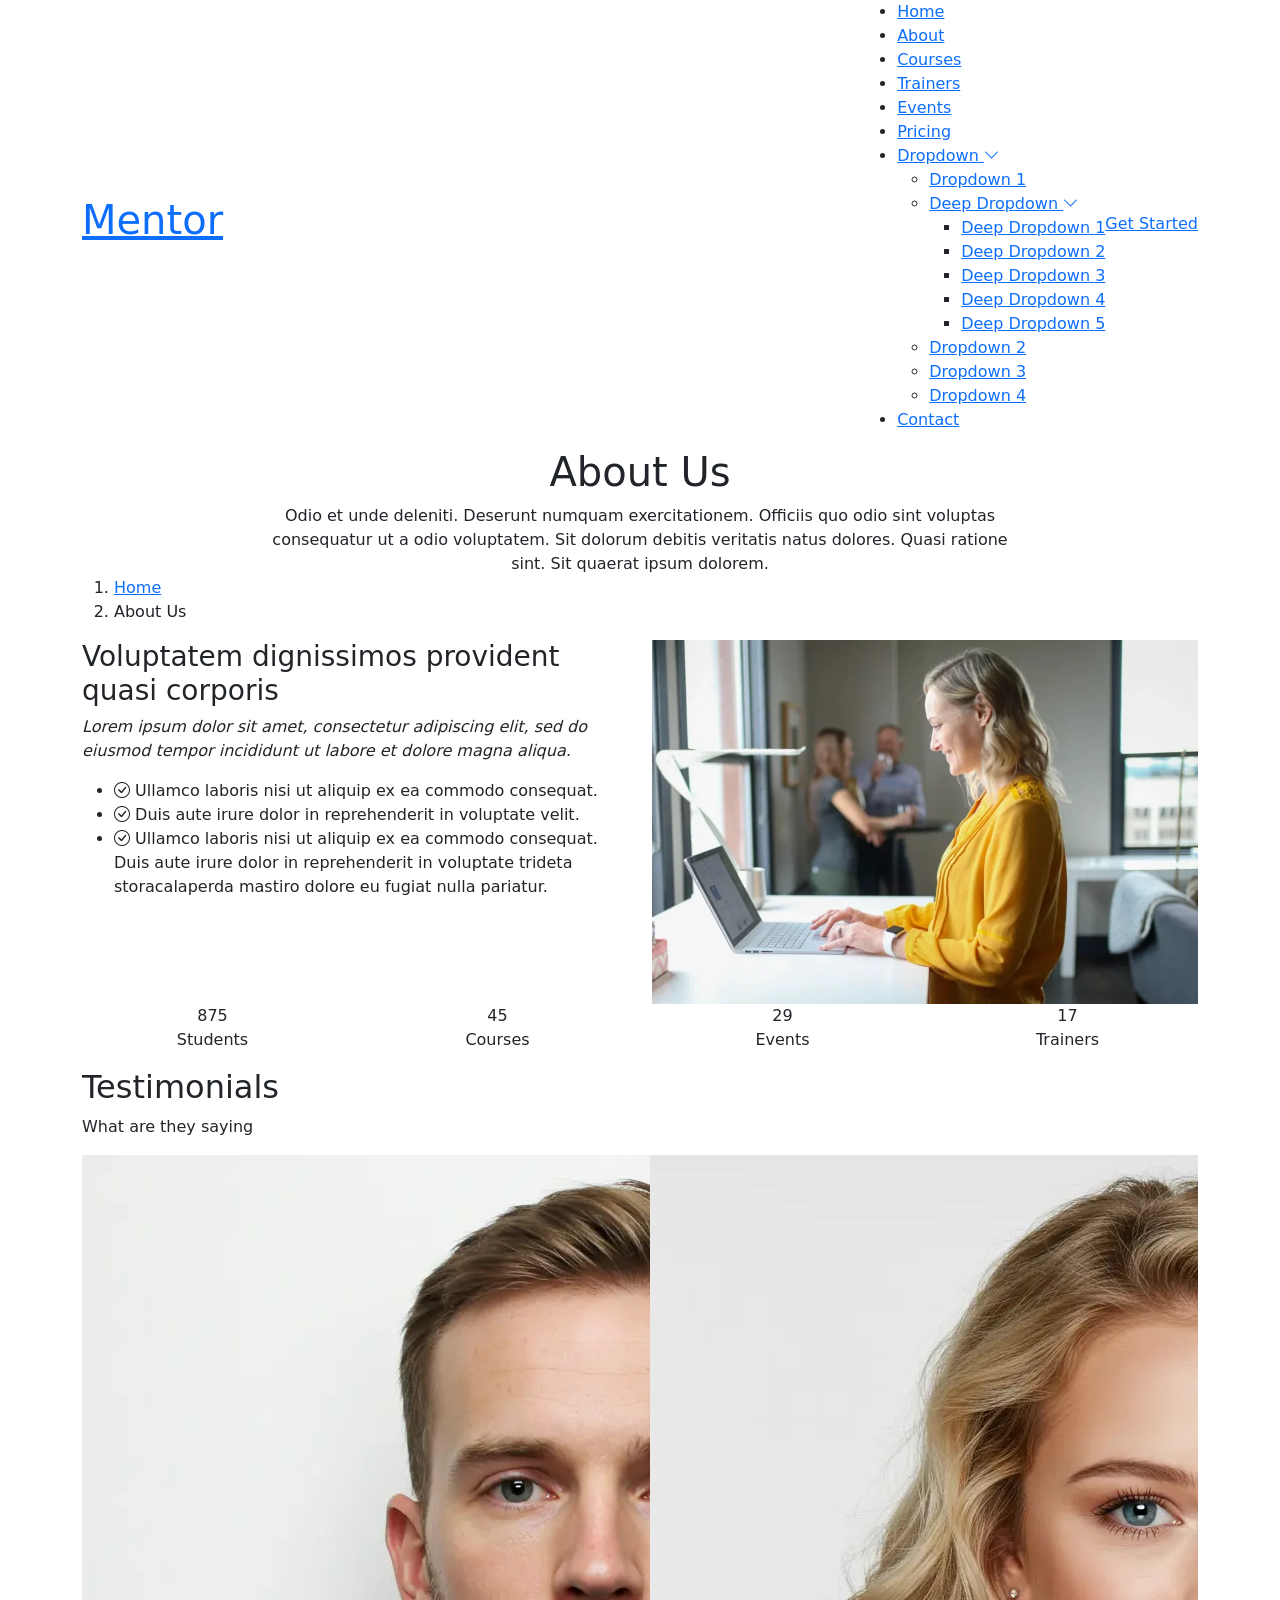
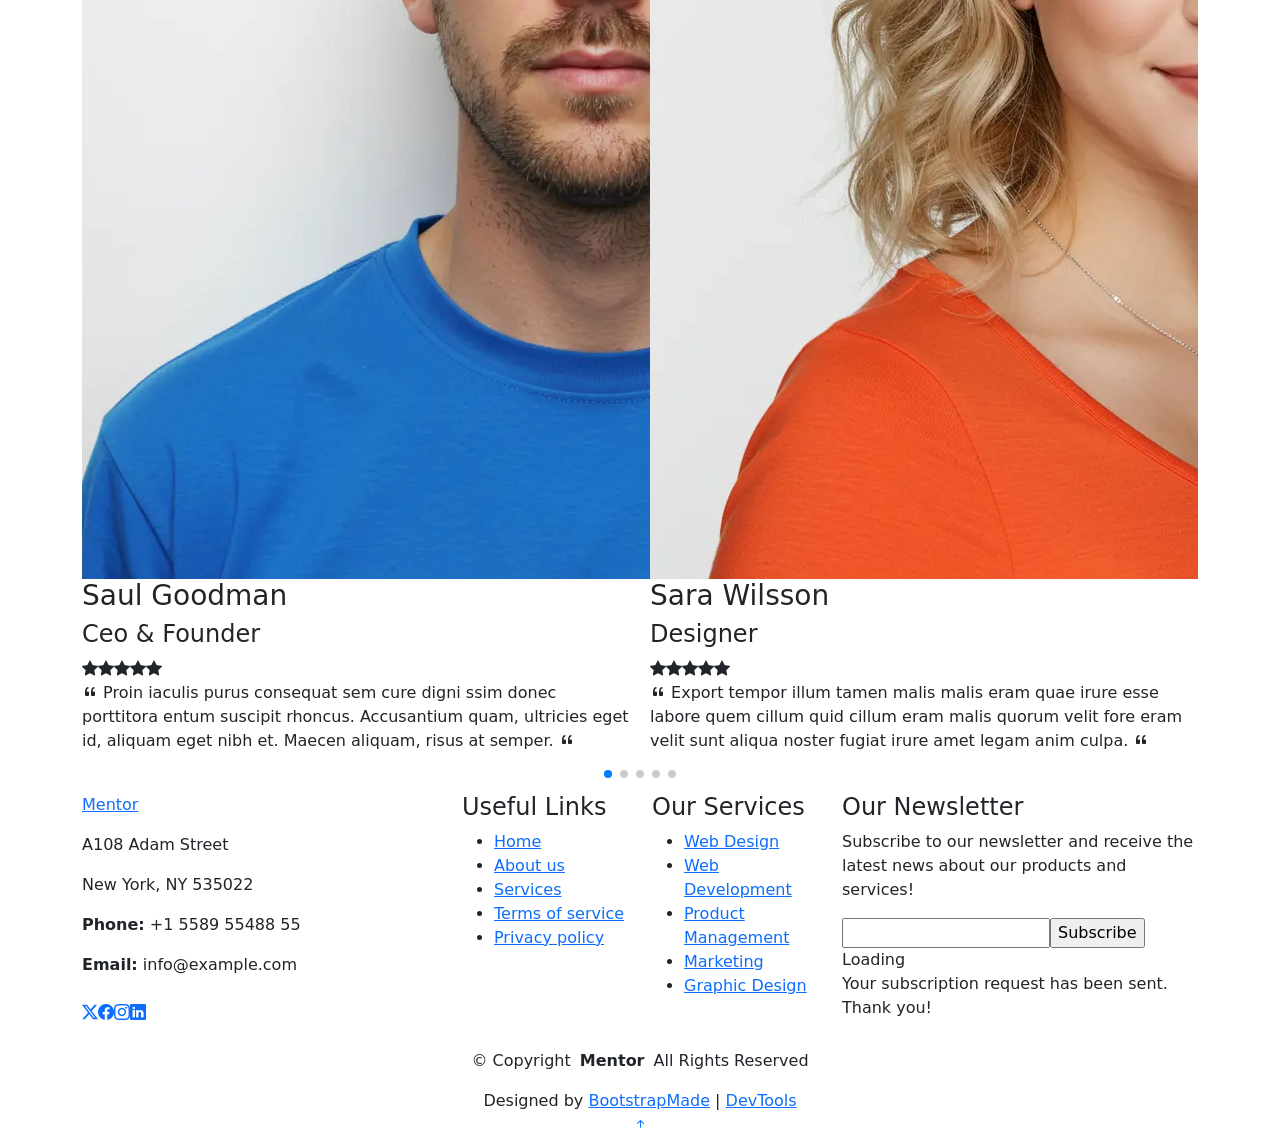
==== about.html @ 552d03ad "push" ====
<!DOCTYPE html>
<html lang="en">

<head>
  <meta charset="utf-8">
  <meta content="width=device-width, initial-scale=1.0" name="viewport">
  <title>About - Mentor Bootstrap Template</title>
  <meta name="description" content="">
  <meta name="keywords" content="">

  <!-- Favicons -->
  <link href="assets/img/favicon.png" rel="icon">
  <link href="assets/img/apple-touch-icon.png" rel="apple-touch-icon">

  <!-- Fonts -->
  <link href="https://fonts.googleapis.com" rel="preconnect">
  <link href="https://fonts.gstatic.com" rel="preconnect" crossorigin>
  <link href="https://fonts.googleapis.com/css2?family=Open+Sans:ital,wght@0,300;0,400;0,500;0,600;0,700;0,800;1,300;1,400;1,500;1,600;1,700;1,800&family=Poppins:ital,wght@0,100;0,200;0,300;0,400;0,500;0,600;0,700;0,800;0,900;1,100;1,200;1,300;1,400;1,500;1,600;1,700;1,800;1,900&family=Raleway:ital,wght@0,100;0,200;0,300;0,400;0,500;0,600;0,700;0,800;0,900;1,100;1,200;1,300;1,400;1,500;1,600;1,700;1,800;1,900&display=swap" rel="stylesheet">

  <!-- Vendor CSS Files -->
  <link href="assets/vendor/bootstrap/css/bootstrap.min.css" rel="stylesheet">
  <link href="assets/vendor/bootstrap-icons/bootstrap-icons.css" rel="stylesheet">
  <link href="assets/vendor/aos/aos.css" rel="stylesheet">
  <link href="assets/vendor/glightbox/css/glightbox.min.css" rel="stylesheet">
  <link href="assets/vendor/swiper/swiper-bundle.min.css" rel="stylesheet">

  <!-- Main CSS File -->
  <link href="assets/css/main.css" rel="stylesheet">

  <!-- =======================================================
  * Template Name: Mentor
  * Template URL: https://bootstrapmade.com/mentor-free-education-bootstrap-theme/
  * Updated: Jul 07 2025 with Bootstrap v5.3.7
  * Author: BootstrapMade.com
  * License: https://bootstrapmade.com/license/
  ======================================================== -->
</head>

<body class="about-page">

  <header id="header" class="header d-flex align-items-center sticky-top">
    <div class="container-fluid container-xl position-relative d-flex align-items-center">

      <a href="index.html" class="logo d-flex align-items-center me-auto">
        <!-- Uncomment the line below if you also wish to use an image logo -->
        <!-- <img src="assets/img/logo.webp" alt=""> -->
        <h1 class="sitename">Mentor</h1>
      </a>

      <nav id="navmenu" class="navmenu">
        <ul>
          <li><a href="index.html">Home<br></a></li>
          <li><a href="about.html" class="active">About</a></li>
          <li><a href="courses.html">Courses</a></li>
          <li><a href="trainers.html">Trainers</a></li>
          <li><a href="events.html">Events</a></li>
          <li><a href="pricing.html">Pricing</a></li>
          <li class="dropdown"><a href="#"><span>Dropdown</span> <i class="bi bi-chevron-down toggle-dropdown"></i></a>
            <ul>
              <li><a href="#">Dropdown 1</a></li>
              <li class="dropdown"><a href="#"><span>Deep Dropdown</span> <i class="bi bi-chevron-down toggle-dropdown"></i></a>
                <ul>
                  <li><a href="#">Deep Dropdown 1</a></li>
                  <li><a href="#">Deep Dropdown 2</a></li>
                  <li><a href="#">Deep Dropdown 3</a></li>
                  <li><a href="#">Deep Dropdown 4</a></li>
                  <li><a href="#">Deep Dropdown 5</a></li>
                </ul>
              </li>
              <li><a href="#">Dropdown 2</a></li>
              <li><a href="#">Dropdown 3</a></li>
              <li><a href="#">Dropdown 4</a></li>
            </ul>
          </li>
          <li><a href="contact.html">Contact</a></li>
        </ul>
        <i class="mobile-nav-toggle d-xl-none bi bi-list"></i>
      </nav>

      <a class="btn-getstarted" href="courses.html">Get Started</a>

    </div>
  </header>

  <main class="main">

    <!-- Page Title -->
    <div class="page-title" data-aos="fade">
      <div class="heading">
        <div class="container">
          <div class="row d-flex justify-content-center text-center">
            <div class="col-lg-8">
              <h1>About Us<br></h1>
              <p class="mb-0">Odio et unde deleniti. Deserunt numquam exercitationem. Officiis quo odio sint voluptas consequatur ut a odio voluptatem. Sit dolorum debitis veritatis natus dolores. Quasi ratione sint. Sit quaerat ipsum dolorem.</p>
            </div>
          </div>
        </div>
      </div>
      <nav class="breadcrumbs">
        <div class="container">
          <ol>
            <li><a href="index.html">Home</a></li>
            <li class="current">About Us<br></li>
          </ol>
        </div>
      </nav>
    </div><!-- End Page Title -->

    <!-- About Us Section -->
    <section id="about-us" class="section about-us">

      <div class="container">

        <div class="row gy-4">

          <div class="col-lg-6 order-1 order-lg-2" data-aos="fade-up" data-aos-delay="100">
            <img src="assets/img/about/about-1.webp" class="img-fluid" alt="">
          </div>

          <div class="col-lg-6 order-2 order-lg-1 content" data-aos="fade-up" data-aos-delay="200">
            <h3>Voluptatem dignissimos provident quasi corporis</h3>
            <p class="fst-italic">
              Lorem ipsum dolor sit amet, consectetur adipiscing elit, sed do eiusmod tempor incididunt ut labore et dolore
              magna aliqua.
            </p>
            <ul>
              <li><i class="bi bi-check-circle"></i> <span>Ullamco laboris nisi ut aliquip ex ea commodo consequat.</span></li>
              <li><i class="bi bi-check-circle"></i> <span>Duis aute irure dolor in reprehenderit in voluptate velit.</span></li>
              <li><i class="bi bi-check-circle"></i> <span>Ullamco laboris nisi ut aliquip ex ea commodo consequat. Duis aute irure dolor in reprehenderit in voluptate trideta storacalaperda mastiro dolore eu fugiat nulla pariatur.</span></li>
            </ul>
          </div>

        </div>

      </div>

    </section><!-- /About Us Section -->

    <!-- Counts Section -->
    <section id="counts" class="section counts light-background">

      <div class="container" data-aos="fade-up" data-aos-delay="100">

        <div class="row gy-4">

          <div class="col-lg-3 col-md-6">
            <div class="stats-item text-center w-100 h-100">
              <span data-purecounter-start="0" data-purecounter-end="1232" data-purecounter-duration="1" class="purecounter"></span>
              <p>Students</p>
            </div>
          </div><!-- End Stats Item -->

          <div class="col-lg-3 col-md-6">
            <div class="stats-item text-center w-100 h-100">
              <span data-purecounter-start="0" data-purecounter-end="64" data-purecounter-duration="1" class="purecounter"></span>
              <p>Courses</p>
            </div>
          </div><!-- End Stats Item -->

          <div class="col-lg-3 col-md-6">
            <div class="stats-item text-center w-100 h-100">
              <span data-purecounter-start="0" data-purecounter-end="42" data-purecounter-duration="1" class="purecounter"></span>
              <p>Events</p>
            </div>
          </div><!-- End Stats Item -->

          <div class="col-lg-3 col-md-6">
            <div class="stats-item text-center w-100 h-100">
              <span data-purecounter-start="0" data-purecounter-end="24" data-purecounter-duration="1" class="purecounter"></span>
              <p>Trainers</p>
            </div>
          </div><!-- End Stats Item -->

        </div>

      </div>

    </section><!-- /Counts Section -->

    <!-- Testimonials Section -->
    <section id="testimonials" class="testimonials section">

      <!-- Section Title -->
      <div class="container section-title" data-aos="fade-up">
        <h2>Testimonials</h2>
        <p>What are they saying</p>
      </div><!-- End Section Title -->

      <div class="container" data-aos="fade-up" data-aos-delay="100">

        <div class="swiper init-swiper">
          <script type="application/json" class="swiper-config">
            {
              "loop": true,
              "speed": 600,
              "autoplay": {
                "delay": 5000
              },
              "slidesPerView": "auto",
              "pagination": {
                "el": ".swiper-pagination",
                "type": "bullets",
                "clickable": true
              },
              "breakpoints": {
                "320": {
                  "slidesPerView": 1,
                  "spaceBetween": 40
                },
                "1200": {
                  "slidesPerView": 2,
                  "spaceBetween": 20
                }
              }
            }
          </script>
          <div class="swiper-wrapper">

            <div class="swiper-slide">
              <div class="testimonial-wrap">
                <div class="testimonial-item">
                  <img src="assets/img/person/person-m-9.webp" class="testimonial-img" alt="">
                  <h3>Saul Goodman</h3>
                  <h4>Ceo &amp; Founder</h4>
                  <div class="stars">
                    <i class="bi bi-star-fill"></i><i class="bi bi-star-fill"></i><i class="bi bi-star-fill"></i><i class="bi bi-star-fill"></i><i class="bi bi-star-fill"></i>
                  </div>
                  <p>
                    <i class="bi bi-quote quote-icon-left"></i>
                    <span>Proin iaculis purus consequat sem cure digni ssim donec porttitora entum suscipit rhoncus. Accusantium quam, ultricies eget id, aliquam eget nibh et. Maecen aliquam, risus at semper.</span>
                    <i class="bi bi-quote quote-icon-right"></i>
                  </p>
                </div>
              </div>
            </div><!-- End testimonial item -->

            <div class="swiper-slide">
              <div class="testimonial-wrap">
                <div class="testimonial-item">
                  <img src="assets/img/person/person-f-5.webp" class="testimonial-img" alt="">
                  <h3>Sara Wilsson</h3>
                  <h4>Designer</h4>
                  <div class="stars">
                    <i class="bi bi-star-fill"></i><i class="bi bi-star-fill"></i><i class="bi bi-star-fill"></i><i class="bi bi-star-fill"></i><i class="bi bi-star-fill"></i>
                  </div>
                  <p>
                    <i class="bi bi-quote quote-icon-left"></i>
                    <span>Export tempor illum tamen malis malis eram quae irure esse labore quem cillum quid cillum eram malis quorum velit fore eram velit sunt aliqua noster fugiat irure amet legam anim culpa.</span>
                    <i class="bi bi-quote quote-icon-right"></i>
                  </p>
                </div>
              </div>
            </div><!-- End testimonial item -->

            <div class="swiper-slide">
              <div class="testimonial-wrap">
                <div class="testimonial-item">
                  <img src="assets/img/person/person-f-12.webp" class="testimonial-img" alt="">
                  <h3>Jena Karlis</h3>
                  <h4>Store Owner</h4>
                  <div class="stars">
                    <i class="bi bi-star-fill"></i><i class="bi bi-star-fill"></i><i class="bi bi-star-fill"></i><i class="bi bi-star-fill"></i><i class="bi bi-star-fill"></i>
                  </div>
                  <p>
                    <i class="bi bi-quote quote-icon-left"></i>
                    <span>Enim nisi quem export duis labore cillum quae magna enim sint quorum nulla quem veniam duis minim tempor labore quem eram duis noster aute amet eram fore quis sint minim.</span>
                    <i class="bi bi-quote quote-icon-right"></i>
                  </p>
                </div>
              </div>
            </div><!-- End testimonial item -->

            <div class="swiper-slide">
              <div class="testimonial-wrap">
                <div class="testimonial-item">
                  <img src="assets/img/person/person-m-12.webp" class="testimonial-img" alt="">
                  <h3>Matt Brandon</h3>
                  <h4>Freelancer</h4>
                  <div class="stars">
                    <i class="bi bi-star-fill"></i><i class="bi bi-star-fill"></i><i class="bi bi-star-fill"></i><i class="bi bi-star-fill"></i><i class="bi bi-star-fill"></i>
                  </div>
                  <p>
                    <i class="bi bi-quote quote-icon-left"></i>
                    <span>Fugiat enim eram quae cillum dolore dolor amet nulla culpa multos export minim fugiat minim velit minim dolor enim duis veniam ipsum anim magna sunt elit fore quem dolore labore illum veniam.</span>
                    <i class="bi bi-quote quote-icon-right"></i>
                  </p>
                </div>
              </div>
            </div><!-- End testimonial item -->

            <div class="swiper-slide">
              <div class="testimonial-wrap">
                <div class="testimonial-item">
                  <img src="assets/img/person/person-m-13.webp" class="testimonial-img" alt="">
                  <h3>John Larson</h3>
                  <h4>Entrepreneur</h4>
                  <div class="stars">
                    <i class="bi bi-star-fill"></i><i class="bi bi-star-fill"></i><i class="bi bi-star-fill"></i><i class="bi bi-star-fill"></i><i class="bi bi-star-fill"></i>
                  </div>
                  <p>
                    <i class="bi bi-quote quote-icon-left"></i>
                    <span>Quis quorum aliqua sint quem legam fore sunt eram irure aliqua veniam tempor noster veniam enim culpa labore duis sunt culpa nulla illum cillum fugiat legam esse veniam culpa fore nisi cillum quid.</span>
                    <i class="bi bi-quote quote-icon-right"></i>
                  </p>
                </div>
              </div>
            </div><!-- End testimonial item -->

          </div>
          <div class="swiper-pagination"></div>
        </div>

      </div>

    </section><!-- /Testimonials Section -->

  </main>

  <footer id="footer" class="footer position-relative light-background">

    <div class="container footer-top">
      <div class="row gy-4">
        <div class="col-lg-4 col-md-6 footer-about">
          <a href="index.html" class="logo d-flex align-items-center">
            <span class="sitename">Mentor</span>
          </a>
          <div class="footer-contact pt-3">
            <p>A108 Adam Street</p>
            <p>New York, NY 535022</p>
            <p class="mt-3"><strong>Phone:</strong> <span>+1 5589 55488 55</span></p>
            <p><strong>Email:</strong> <span>info@example.com</span></p>
          </div>
          <div class="social-links d-flex mt-4">
            <a href=""><i class="bi bi-twitter-x"></i></a>
            <a href=""><i class="bi bi-facebook"></i></a>
            <a href=""><i class="bi bi-instagram"></i></a>
            <a href=""><i class="bi bi-linkedin"></i></a>
          </div>
        </div>

        <div class="col-lg-2 col-md-3 footer-links">
          <h4>Useful Links</h4>
          <ul>
            <li><a href="#">Home</a></li>
            <li><a href="#">About us</a></li>
            <li><a href="#">Services</a></li>
            <li><a href="#">Terms of service</a></li>
            <li><a href="#">Privacy policy</a></li>
          </ul>
        </div>

        <div class="col-lg-2 col-md-3 footer-links">
          <h4>Our Services</h4>
          <ul>
            <li><a href="#">Web Design</a></li>
            <li><a href="#">Web Development</a></li>
            <li><a href="#">Product Management</a></li>
            <li><a href="#">Marketing</a></li>
            <li><a href="#">Graphic Design</a></li>
          </ul>
        </div>

        <div class="col-lg-4 col-md-12 footer-newsletter">
          <h4>Our Newsletter</h4>
          <p>Subscribe to our newsletter and receive the latest news about our products and services!</p>
          <form action="#" method="post" class="email-form">
            <div class="newsletter-form"><input type="email" name="email"><input type="submit" value="Subscribe"></div>
            <div class="loading">Loading</div>
            <div class="error-message"></div>
            <div class="sent-message">Your subscription request has been sent. Thank you!</div>
          </form>
        </div>

      </div>
    </div>

    <div class="container copyright text-center mt-4">
      <p>© <span>Copyright</span> <strong class="px-1 sitename">Mentor</strong> <span>All Rights Reserved</span></p>
      <div class="credits">
        <!-- All the links in the footer should remain intact. -->
        <!-- You can delete the links only if you've purchased the pro version. -->
        <!-- Licensing information: https://bootstrapmade.com/license/ -->
        Designed by <a href="https://bootstrapmade.com/">BootstrapMade</a> | <a href="https://bootstrapmade.com/tools/">DevTools</a>
      </div>
    </div>

  </footer>

  <!-- Scroll Top -->
  <a href="#" id="scroll-top" class="scroll-top d-flex align-items-center justify-content-center"><i class="bi bi-arrow-up-short"></i></a>

  <!-- Preloader -->
  <div id="preloader"></div>

  <!-- Vendor JS Files -->
  <script src="assets/vendor/bootstrap/js/bootstrap.bundle.min.js"></script>
  <script src="assets/vendor/aos/aos.js"></script>
  <script src="assets/vendor/glightbox/js/glightbox.min.js"></script>
  <script src="assets/vendor/purecounter/purecounter_vanilla.js"></script>
  <script src="assets/vendor/swiper/swiper-bundle.min.js"></script>

  <!-- Main JS File -->
  <script src="assets/js/main.js"></script>

</body>

</html>
---- assets/css/main.css ----
/**
* Template Name: Mentor
* Template URL: https://bootstrapmade.com/mentor-free-education-bootstrap-theme/
* Updated: Jul 07 2025 with Bootstrap v5.3.7
* Author: BootstrapMade.com
* License: https://bootstrapmade.com/license/
*/

/*--------------------------------------------------------------
# Font & Color Variables
# Help: https://bootstrapmade.com/color-system/
--------------------------------------------------------------*/
/* Fonts */
:root {
  --default-font: "Open Sans",  system-ui, -apple-system, "Segoe UI", Roboto, "Helvetica Neue", Arial, "Noto Sans", "Liberation Sans", sans-serif, "Apple Color Emoji", "Segoe UI Emoji", "Segoe UI Symbol", "Noto Color Emoji";
  --heading-font: "Raleway",  sans-serif;
  --nav-font: "Poppins",  sans-serif;
}

/* Global Colors - The following color variables are used throughout the website. Updating them here will change the color scheme of the entire website */
:root { 
  --background-color: #ffffff; /* Background color for the entire website, including individual sections */
  --default-color: #444444; /* Default color used for the majority of the text content across the entire website */
  --heading-color: #37423b; /* Color for headings, subheadings and title throughout the website */
  --accent-color: #5fcf80; /* Accent color that represents your brand on the website. It's used for buttons, links, and other elements that need to stand out */
  --surface-color: #ffffff; /* The surface color is used as a background of boxed elements within sections, such as cards, icon boxes, or other elements that require a visual separation from the global background. */
  --contrast-color: #ffffff; /* Contrast color for text, ensuring readability against backgrounds of accent, heading, or default colors. */
}

/* Nav Menu Colors - The following color variables are used specifically for the navigation menu. They are separate from the global colors to allow for more customization options */
:root {
  --nav-color: #272828;  /* The default color of the main navmenu links */
  --nav-hover-color: #5fcf80; /* Applied to main navmenu links when they are hovered over or active */
  --nav-mobile-background-color: #ffffff; /* Used as the background color for mobile navigation menu */
  --nav-dropdown-background-color: #ffffff; /* Used as the background color for dropdown items that appear when hovering over primary navigation items */
  --nav-dropdown-color: #272828; /* Used for navigation links of the dropdown items in the navigation menu. */
  --nav-dropdown-hover-color: #5fcf80; /* Similar to --nav-hover-color, this color is applied to dropdown navigation links when they are hovered over. */
}

/* Color Presets - These classes override global colors when applied to any section or element, providing reuse of the sam color scheme. */

.light-background {
  --background-color: #f9f9f9;
  --surface-color: #ffffff;
}

.dark-background {
  --background-color: #060606;
  --default-color: #ffffff;
  --heading-color: #ffffff;
  --surface-color: #252525;
  --contrast-color: #ffffff;
}

/* Smooth scroll */
:root {
  scroll-behavior: smooth;
}

/*--------------------------------------------------------------
# General Styling & Shared Classes
--------------------------------------------------------------*/
body {
  color: var(--default-color);
  background-color: var(--background-color);
  font-family: var(--default-font);
}

a {
  color: var(--accent-color);
  text-decoration: none;
  transition: 0.3s;
}

a:hover {
  color: color-mix(in srgb, var(--accent-color), transparent 25%);
  text-decoration: none;
}

h1,
h2,
h3,
h4,
h5,
h6 {
  color: var(--heading-color);
  font-family: var(--heading-font);
}

/* Email Form Messages
------------------------------*/
.email-form .error-message {
  display: none;
  background: #df1529;
  color: #ffffff;
  text-align: left;
  padding: 15px;
  margin-bottom: 24px;
  font-weight: 600;
}

.email-form .sent-message {
  display: none;
  color: #ffffff;
  background: #059652;
  text-align: center;
  padding: 15px;
  margin-bottom: 24px;
  font-weight: 600;
}

.email-form .loading {
  display: none;
  background: var(--surface-color);
  text-align: center;
  padding: 15px;
  margin-bottom: 24px;
}

.email-form .loading:before {
  content: "";
  display: inline-block;
  border-radius: 50%;
  width: 24px;
  height: 24px;
  margin: 0 10px -6px 0;
  border: 3px solid var(--accent-color);
  border-top-color: var(--surface-color);
  animation: email-form-loading 1s linear infinite;
}

@keyframes email-form-loading {
  0% {
    transform: rotate(0deg);
  }

  100% {
    transform: rotate(360deg);
  }
}

/* Pulsating Play Button
------------------------------*/
.pulsating-play-btn {
  width: 94px;
  height: 94px;
  background: radial-gradient(var(--accent-color) 50%, color-mix(in srgb, var(--accent-color), transparent 75%) 52%);
  border-radius: 50%;
  display: block;
  position: relative;
  overflow: hidden;
}

.pulsating-play-btn:before {
  content: "";
  position: absolute;
  width: 120px;
  height: 120px;
  animation-delay: 0s;
  animation: pulsate-play-btn 2s;
  animation-direction: forwards;
  animation-iteration-count: infinite;
  animation-timing-function: steps;
  opacity: 1;
  border-radius: 50%;
  border: 5px solid color-mix(in srgb, var(--accent-color), transparent 30%);
  top: -15%;
  left: -15%;
  background: rgba(198, 16, 0, 0);
}

.pulsating-play-btn:after {
  content: "";
  position: absolute;
  left: 50%;
  top: 50%;
  transform: translateX(-40%) translateY(-50%);
  width: 0;
  height: 0;
  border-top: 10px solid transparent;
  border-bottom: 10px solid transparent;
  border-left: 15px solid #fff;
  z-index: 100;
  transition: all 400ms cubic-bezier(0.55, 0.055, 0.675, 0.19);
}

.pulsating-play-btn:hover:before {
  content: "";
  position: absolute;
  left: 50%;
  top: 50%;
  transform: translateX(-40%) translateY(-50%);
  width: 0;
  height: 0;
  border: none;
  border-top: 10px solid transparent;
  border-bottom: 10px solid transparent;
  border-left: 15px solid #fff;
  z-index: 200;
  animation: none;
  border-radius: 0;
}

.pulsating-play-btn:hover:after {
  border-left: 15px solid var(--accent-color);
  transform: scale(20);
}

@keyframes pulsate-play-btn {
  0% {
    transform: scale(0.6, 0.6);
    opacity: 1;
  }

  100% {
    transform: scale(1, 1);
    opacity: 0;
  }
}

/*--------------------------------------------------------------
# Global Header
--------------------------------------------------------------*/
.header {
  color: var(--default-color);
  background-color: var(--background-color);
  padding: 15px 0;
  transition: all 0.5s;
  z-index: 997;
}

.header .logo {
  line-height: 1;
}

.header .logo img {
  max-height: 36px;
  margin-right: 8px;
}

.header .logo h1 {
  font-weight: 700;
  font-size: 30px;
  margin: 0;
  letter-spacing: 1px;
  text-transform: uppercase;
  color: var(--accent-color);
}

.header .btn-getstarted,
.header .btn-getstarted:focus {
  color: var(--contrast-color);
  background: var(--accent-color);
  font-size: 14px;
  padding: 8px 25px;
  margin: 0 0 0 30px;
  border-radius: 50px;
  transition: 0.3s;
}

.header .btn-getstarted:hover,
.header .btn-getstarted:focus:hover {
  color: var(--contrast-color);
  background: color-mix(in srgb, var(--accent-color), transparent 15%);
}

@media (max-width: 1200px) {
  .header .logo {
    order: 1;
  }

  .header .btn-getstarted {
    order: 2;
    margin: 0 15px 0 0;
    padding: 6px 15px;
  }

  .header .navmenu {
    order: 3;
  }
}

.scrolled .header {
  box-shadow: 0px 0 18px rgba(0, 0, 0, 0.1);
}

/*--------------------------------------------------------------
# Navigation Menu
--------------------------------------------------------------*/
/* Navmenu - Desktop */
@media (min-width: 1200px) {
  .navmenu {
    padding: 0;
  }

  .navmenu ul {
    margin: 0;
    padding: 0;
    display: flex;
    list-style: none;
    align-items: center;
  }

  .navmenu li {
    position: relative;
  }

  .navmenu a,
  .navmenu a:focus {
    color: var(--nav-color);
    padding: 18px 15px;
    font-size: 16px;
    font-family: var(--nav-font);
    font-weight: 400;
    display: flex;
    align-items: center;
    justify-content: space-between;
    white-space: nowrap;
    transition: 0.3s;
  }

  .navmenu a i,
  .navmenu a:focus i {
    font-size: 12px;
    line-height: 0;
    margin-left: 5px;
    transition: 0.3s;
  }

  .navmenu li:last-child a {
    padding-right: 0;
  }

  .navmenu li:hover>a,
  .navmenu .active,
  .navmenu .active:focus {
    color: var(--nav-hover-color);
  }

  .navmenu .dropdown ul {
    margin: 0;
    padding: 10px 0;
    background: var(--nav-dropdown-background-color);
    display: block;
    position: absolute;
    visibility: hidden;
    left: 14px;
    top: 130%;
    opacity: 0;
    transition: 0.3s;
    border-radius: 4px;
    z-index: 99;
    box-shadow: 0px 0px 30px rgba(0, 0, 0, 0.1);
  }

  .navmenu .dropdown ul li {
    min-width: 200px;
  }

  .navmenu .dropdown ul a {
    padding: 10px 20px;
    font-size: 15px;
    text-transform: none;
    color: var(--nav-dropdown-color);
  }

  .navmenu .dropdown ul a i {
    font-size: 12px;
  }

  .navmenu .dropdown ul a:hover,
  .navmenu .dropdown ul .active:hover,
  .navmenu .dropdown ul li:hover>a {
    color: var(--nav-dropdown-hover-color);
  }

  .navmenu .dropdown:hover>ul {
    opacity: 1;
    top: 100%;
    visibility: visible;
  }

  .navmenu .dropdown .dropdown ul {
    top: 0;
    left: -90%;
    visibility: hidden;
  }

  .navmenu .dropdown .dropdown:hover>ul {
    opacity: 1;
    top: 0;
    left: -100%;
    visibility: visible;
  }
}

/* Navmenu - Mobile */
@media (max-width: 1199px) {
  .mobile-nav-toggle {
    color: var(--nav-color);
    font-size: 28px;
    line-height: 0;
    margin-right: 10px;
    cursor: pointer;
    transition: color 0.3s;
  }

  .navmenu {
    padding: 0;
    z-index: 9997;
  }

  .navmenu ul {
    display: none;
    list-style: none;
    position: absolute;
    inset: 60px 20px 20px 20px;
    padding: 10px 0;
    margin: 0;
    border-radius: 6px;
    background-color: var(--nav-mobile-background-color);
    border: 1px solid color-mix(in srgb, var(--default-color), transparent 90%);
    box-shadow: none;
    overflow-y: auto;
    transition: 0.3s;
    z-index: 9998;
  }

  .navmenu a,
  .navmenu a:focus {
    color: var(--nav-dropdown-color);
    padding: 10px 20px;
    font-family: var(--nav-font);
    font-size: 17px;
    font-weight: 500;
    display: flex;
    align-items: center;
    justify-content: space-between;
    white-space: nowrap;
    transition: 0.3s;
  }

  .navmenu a i,
  .navmenu a:focus i {
    font-size: 12px;
    line-height: 0;
    margin-left: 5px;
    width: 30px;
    height: 30px;
    display: flex;
    align-items: center;
    justify-content: center;
    border-radius: 50%;
    transition: 0.3s;
    background-color: color-mix(in srgb, var(--accent-color), transparent 90%);
  }

  .navmenu a i:hover,
  .navmenu a:focus i:hover {
    background-color: var(--accent-color);
    color: var(--contrast-color);
  }

  .navmenu a:hover,
  .navmenu .active,
  .navmenu .active:focus {
    color: var(--nav-dropdown-hover-color);
  }

  .navmenu .active i,
  .navmenu .active:focus i {
    background-color: var(--accent-color);
    color: var(--contrast-color);
    transform: rotate(180deg);
  }

  .navmenu .dropdown ul {
    position: static;
    display: none;
    z-index: 99;
    padding: 10px 0;
    margin: 10px 20px;
    background-color: var(--nav-dropdown-background-color);
    transition: all 0.5s ease-in-out;
  }

  .navmenu .dropdown ul ul {
    background-color: rgba(33, 37, 41, 0.1);
  }

  .navmenu .dropdown>.dropdown-active {
    display: block;
    background-color: rgba(33, 37, 41, 0.03);
  }

  .mobile-nav-active {
    overflow: hidden;
  }

  .mobile-nav-active .mobile-nav-toggle {
    color: #fff;
    position: absolute;
    font-size: 32px;
    top: 15px;
    right: 15px;
    margin-right: 0;
    z-index: 9999;
  }

  .mobile-nav-active .navmenu {
    position: fixed;
    overflow: hidden;
    inset: 0;
    background: rgba(33, 37, 41, 0.8);
    transition: 0.3s;
  }

  .mobile-nav-active .navmenu>ul {
    display: block;
  }
}

/*--------------------------------------------------------------
# Global Footer
--------------------------------------------------------------*/
.footer {
  color: var(--default-color);
  background-color: var(--background-color);
  font-size: 14px;
  padding-bottom: 50px;
  position: relative;
}

.footer .footer-top {
  padding-top: 50px;
}

.footer .footer-about .logo {
  margin-bottom: 0;
}

.footer .footer-about .logo img {
  max-height: 40px;
  margin-right: 6px;
}

.footer .footer-about .logo span {
  font-size: 26px;
  font-weight: 700;
  letter-spacing: 1px;
  font-family: var(--heading-font);
  color: var(--heading-color);
}

.footer .footer-about p {
  font-size: 14px;
  font-family: var(--heading-font);
}

.footer .social-links a {
  display: flex;
  align-items: center;
  justify-content: center;
  width: 40px;
  height: 40px;
  border-radius: 50%;
  border: 1px solid color-mix(in srgb, var(--default-color), transparent 50%);
  font-size: 16px;
  color: color-mix(in srgb, var(--default-color), transparent 30%);
  margin-right: 10px;
  transition: 0.3s;
}

.footer .social-links a:hover {
  color: var(--accent-color);
  border-color: var(--accent-color);
}

.footer h4 {
  font-size: 16px;
  font-weight: bold;
  position: relative;
  padding-bottom: 12px;
}

.footer .footer-links {
  margin-bottom: 30px;
}

.footer .footer-links ul {
  list-style: none;
  padding: 0;
  margin: 0;
}

.footer .footer-links ul i {
  padding-right: 2px;
  font-size: 12px;
  line-height: 0;
}

.footer .footer-links ul li {
  padding: 10px 0;
  display: flex;
  align-items: center;
}

.footer .footer-links ul li:first-child {
  padding-top: 0;
}

.footer .footer-links ul a {
  color: color-mix(in srgb, var(--default-color), transparent 30%);
  display: inline-block;
  line-height: 1;
}

.footer .footer-links ul a:hover {
  color: var(--accent-color);
}

.footer .footer-contact p {
  margin-bottom: 5px;
}

.footer .footer-newsletter .newsletter-form {
  margin-top: 30px;
  margin-bottom: 15px;
  padding: 6px 8px;
  position: relative;
  border-radius: 50px;
  border: 1px solid color-mix(in srgb, var(--default-color), transparent 80%);
  display: flex;
  background-color: var(--surface-color);
  transition: 0.3s;
}

.footer .footer-newsletter .newsletter-form:focus-within {
  border-color: var(--accent-color);
}

.footer .footer-newsletter .newsletter-form input[type=email] {
  border: 0;
  padding: 4px 8px;
  width: 100%;
  background-color: var(--surface-color);
  color: var(--default-color);
}

.footer .footer-newsletter .newsletter-form input[type=email]:focus-visible {
  outline: none;
}

.footer .footer-newsletter .newsletter-form input[type=submit] {
  border: 0;
  font-size: 16px;
  padding: 0 20px 2px 20px;
  margin: -7px -8px -7px 0;
  background: var(--accent-color);
  color: var(--contrast-color);
  transition: 0.3s;
  border-radius: 50px;
}

.footer .footer-newsletter .newsletter-form input[type=submit]:hover {
  background: color-mix(in srgb, var(--accent-color), transparent 20%);
}

.footer .copyright {
  padding-top: 25px;
  padding-bottom: 25px;
  background-color: color-mix(in srgb, var(--default-color), transparent 95%);
}

.footer .copyright p {
  margin-bottom: 0;
}

.footer .credits {
  margin-top: 6px;
  font-size: 13px;
}

/*--------------------------------------------------------------
# Preloader
--------------------------------------------------------------*/
#preloader {
  position: fixed;
  inset: 0;
  z-index: 999999;
  overflow: hidden;
  background: var(--background-color);
  transition: all 0.6s ease-out;
}

#preloader:before {
  content: "";
  position: fixed;
  top: calc(50% - 30px);
  left: calc(50% - 30px);
  border: 6px solid #ffffff;
  border-color: var(--accent-color) transparent var(--accent-color) transparent;
  border-radius: 50%;
  width: 60px;
  height: 60px;
  animation: animate-preloader 1.5s linear infinite;
}

@keyframes animate-preloader {
  0% {
    transform: rotate(0deg);
  }

  100% {
    transform: rotate(360deg);
  }
}

/*--------------------------------------------------------------
# Scroll Top Button
--------------------------------------------------------------*/
.scroll-top {
  position: fixed;
  visibility: hidden;
  opacity: 0;
  right: 15px;
  bottom: -15px;
  z-index: 99999;
  background-color: var(--accent-color);
  width: 44px;
  height: 44px;
  border-radius: 50px;
  transition: all 0.4s;
}

.scroll-top i {
  font-size: 24px;
  color: var(--contrast-color);
  line-height: 0;
}

.scroll-top:hover {
  background-color: color-mix(in srgb, var(--accent-color), transparent 20%);
  color: var(--contrast-color);
}

.scroll-top.active {
  visibility: visible;
  opacity: 1;
  bottom: 15px;
}

/*--------------------------------------------------------------
# Disable aos animation delay on mobile devices
--------------------------------------------------------------*/
@media screen and (max-width: 768px) {
  [data-aos-delay] {
    transition-delay: 0 !important;
  }
}

/*--------------------------------------------------------------
# Global Page Titles & Breadcrumbs
--------------------------------------------------------------*/
.page-title {
  --default-color: var(--contrast-color);
  --background-color: var(--accent-color);
  --heading-color: var(--contrast-color);
  color: var(--default-color);
  background-color: var(--background-color);
  position: relative;
}

.page-title .heading {
  padding: 80px 0;
  border-top: 1px solid color-mix(in srgb, var(--default-color), transparent 90%);
}

.page-title .heading h1 {
  font-size: 38px;
  font-weight: 700;
}

.page-title nav {
  background-color: color-mix(in srgb, var(--accent-color) 90%, black 5%);
  padding: 20px 0;
}

.page-title nav a {
  color: var(--default-color);
}

.page-title nav ol {
  display: flex;
  flex-wrap: wrap;
  list-style: none;
  margin: 0;
  font-size: 16px;
  font-weight: 600;
}

.page-title nav ol li+li {
  padding-left: 10px;
}

.page-title nav ol li+li::before {
  content: "/";
  display: inline-block;
  padding-right: 10px;
  color: color-mix(in srgb, var(--default-color), transparent 70%);
}

/*--------------------------------------------------------------
# Global Sections
--------------------------------------------------------------*/
section,
.section {
  color: var(--default-color);
  background-color: var(--background-color);
  padding: 60px 0;
  scroll-margin-top: 900px;
  overflow: clip;
}

@media (max-width: 1199px) {

  section,
  .section {
    scroll-margin-top: 66px;
  }
}

/*--------------------------------------------------------------
# Global Section Titles
--------------------------------------------------------------*/
.section-title {
  padding-bottom: 60px;
  position: relative;
}

.section-title h2 {
  font-size: 14px;
  font-weight: 500;
  padding: 0;
  line-height: 1px;
  margin: 0;
  letter-spacing: 1.5px;
  text-transform: uppercase;
  color: color-mix(in srgb, var(--default-color), transparent 50%);
  position: relative;
}

.section-title h2::after {
  content: "";
  width: 120px;
  height: 1px;
  display: inline-block;
  background: var(--accent-color);
  margin: 4px 10px;
}

.section-title p {
  color: var(--heading-color);
  margin: 0;
  font-size: 36px;
  font-weight: 700;
  font-family: var(--nav-font);
  text-transform: uppercase;
}

/*--------------------------------------------------------------
# Hero Section
--------------------------------------------------------------*/
.hero {
  width: 100%;
  min-height: 80vh;
  position: relative;
  padding: 80px 0;
  display: flex;
  align-items: center;
  justify-content: center;
  color: var(--default-color);
}

.hero img {
  position: absolute;
  inset: 0;
  display: block;
  width: 100%;
  height: 100%;
  object-fit: cover;
  z-index: 1;
}

.hero:before {
  content: "";
  background: color-mix(in srgb, var(--background-color), transparent 60%);
  position: absolute;
  inset: 0;
  z-index: 2;
}

.hero .container {
  position: relative;
  z-index: 3;
}

.hero h2 {
  margin: 0;
  font-size: 48px;
  font-weight: 700;
}

.hero p {
  color: color-mix(in srgb, var(--default-color), transparent 20%);
  margin: 10px 0 0 0;
  font-size: 24px;
}

.hero .btn-get-started {
  font-weight: 500;
  font-size: 15px;
  letter-spacing: 1px;
  display: inline-block;
  padding: 8px 35px 10px 35px;
  border-radius: 50px;
  transition: 0.4s;
  margin-top: 30px;
  border: 2px solid var(--default-color);
  color: var(--default-color);
}

.hero .btn-get-started:hover {
  background: var(--accent-color);
  border: 2px solid var(--accent-color);
}

@media (max-width: 768px) {
  .hero h2 {
    font-size: 32px;
  }

  .hero p {
    font-size: 18px;
  }
}

/*--------------------------------------------------------------
# About Section
--------------------------------------------------------------*/
.about .content h3 {
  font-size: 2rem;
  font-weight: 700;
}

.about .content ul {
  list-style: none;
  padding: 0;
}

.about .content ul li {
  padding-bottom: 10px;
}

.about .content ul i {
  font-size: 1.25rem;
  margin-right: 4px;
  color: var(--accent-color);
}

.about .content p:last-child {
  margin-bottom: 0;
}

.about .content .read-more {
  background: var(--accent-color);
  color: var(--contrast-color);
  font-family: var(--heading-font);
  font-weight: 500;
  font-size: 15px;
  letter-spacing: 1px;
  padding: 10px 24px 12px 24px;
  border-radius: 50px;
  transition: 0.3s;
  display: inline-flex;
  align-items: center;
  justify-content: center;
}

.about .content .read-more i {
  font-size: 18px;
  margin-left: 5px;
  line-height: 0;
  transition: 0.3s;
}

.about .content .read-more:hover {
  background: color-mix(in srgb, var(--accent-color), transparent 20%);
  padding-right: 19px;
}

.about .content .read-more:hover i {
  margin-left: 10px;
}

/*--------------------------------------------------------------
# Counts Section
--------------------------------------------------------------*/
.counts {
  padding: 25px 0;
}

.counts .stats-item {
  padding: 30px;
  width: 100%;
}

.counts .stats-item span {
  font-size: 48px;
  display: block;
  color: var(--accent-color);
  font-weight: 700;
}

.counts .stats-item p {
  color: color-mix(in srgb, var(--default-color), transparent 40%);
  padding: 0;
  margin: 0;
  font-family: var(--heading-font);
  font-size: 15px;
  font-weight: 600;
}

/*--------------------------------------------------------------
# Why Us Section
--------------------------------------------------------------*/
.why-us .why-box {
  color: var(--contrast-color);
  background: var(--accent-color);
  padding: 30px;
}

.why-us .why-box h3 {
  color: var(--contrast-color);
  font-weight: 700;
  font-size: 34px;
  margin-bottom: 30px;
}

.why-us .why-box p {
  margin-bottom: 30px;
}

.why-us .why-box .more-btn {
  display: inline-block;
  background: color-mix(in srgb, var(--contrast-color), transparent 85%);
  padding: 8px 40px 10px 40px;
  color: var(--contrast-color);
  transition: all ease-in-out 0.4s;
  border-radius: 50px;
}

.why-us .why-box .more-btn i {
  font-size: 14px;
}

.why-us .why-box .more-btn:hover {
  color: var(--accent-color);
  background: var(--surface-color);
}

.why-us .icon-box {
  background-color: var(--surface-color);
  text-align: center;
  padding: 40px 30px;
  width: 100%;
  height: 100%;
  border: 1px solid color-mix(in srgb, var(--default-color), transparent 90%);
}

.why-us .icon-box i {
  color: var(--accent-color);
  font-size: 32px;
  margin-bottom: 30px;
  background: color-mix(in srgb, var(--accent-color), transparent 95%);
  border-radius: 50px;
  display: flex;
  align-items: center;
  justify-content: center;
  width: 72px;
  height: 72px;
  transition: 0.3s;
}

.why-us .icon-box h4 {
  font-size: 20px;
  font-weight: 700;
  margin: 0 0 30px 0;
}

.why-us .icon-box p {
  font-size: 15px;
  color: color-mix(in srgb, var(--default-color), transparent 30%);
}

.why-us .icon-box:hover i {
  color: var(--contrast-color);
  background: var(--accent-color);
}

/*--------------------------------------------------------------
# Features Section
--------------------------------------------------------------*/
.features {
  padding: 10px 0;
}

.features .features-item {
  background-color: var(--surface-color);
  display: flex;
  align-items: center;
  padding: 20px;
  transition: 0.3s;
  border: 1px solid color-mix(in srgb, var(--default-color), transparent 90%);
  position: relative;
}

.features .features-item i {
  font-size: 32px;
  padding-right: 10px;
  line-height: 0;
}

.features .features-item h3 {
  font-weight: 700;
  margin: 0;
  padding: 0;
  line-height: 1;
  font-size: 16px;
}

.features .features-item h3 a {
  color: var(--heading-color);
  transition: 0.3s;
}

.features .features-item:hover {
  border-color: var(--accent-color);
}

.features .features-item:hover h3 a {
  color: var(--accent-color);
}

/*--------------------------------------------------------------
# Courses Section
--------------------------------------------------------------*/
.courses .course-item {
  background-color: var(--surface-color);
  border: 1px solid color-mix(in srgb, var(--default-color), transparent 90%);
  border-radius: 5px;
}

.courses .course-content {
  padding: 15px;
}

.courses .course-content h3 {
  font-weight: 700;
  font-size: 20px;
}

.courses .course-content h3 a {
  color: var(--heading-color);
  transition: 0.3s;
}

.courses .course-content h3 a:hover {
  color: var(--accent-color);
}

.courses .course-content .category {
  background: var(--accent-color);
  color: var(--contrast-color);
  font-size: 14px;
  padding: 6px 14px;
  margin: 0;
  border-radius: 5px;
}

.courses .course-content .price {
  margin: 0;
  font-weight: 700;
  font-size: 18px;
  color: color-mix(in srgb, var(--default-color), transparent 20%);
}

.courses .course-content .description {
  font-size: 14px;
  color: color-mix(in srgb, var(--default-color), transparent 20%);
}

.courses .trainer {
  padding-top: 15px;
  border-top: 1px solid color-mix(in srgb, var(--default-color), transparent 90%);
}

.courses .trainer .trainer-profile img {
  max-width: 50px;
  border-radius: 50px;
}

.courses .trainer .trainer-profile .trainer-link {
  padding-left: 10px;
  font-weight: 600;
  font-size: 16px;
  color: color-mix(in srgb, var(--default-color), transparent 20%);
  transition: 0.3s;
}

.courses .trainer .trainer-profile .trainer-link:hover {
  color: var(--accent-color);
}

.courses .trainer .trainer-rank {
  font-size: 18px;
  color: color-mix(in srgb, var(--default-color), transparent 60%);
}

.courses .trainer .trainer-rank .user-icon {
  font-size: 22px;
}

/*--------------------------------------------------------------
# Trainers Index Section
--------------------------------------------------------------*/
.trainers-index .member {
  background-color: var(--surface-color);
  border: 1px solid color-mix(in srgb, var(--default-color), transparent 90%);
  text-align: center;
  margin-bottom: 20px;
}

.trainers-index .member img {
  margin: -1px -1px 30px -1px;
}

.trainers-index .member .member-content {
  padding: 0 20px 30px 20px;
}

.trainers-index .member h4 {
  font-weight: 700;
  margin-bottom: 2px;
  font-size: 18px;
}

.trainers-index .member span {
  font-style: italic;
  display: block;
  font-size: 13px;
  color: color-mix(in srgb, var(--default-color), transparent 20%);
}

.trainers-index .member p {
  padding-top: 10px;
  font-size: 14px;
  font-style: italic;
  color: color-mix(in srgb, var(--default-color), transparent 40%);
}

.trainers-index .member .social {
  margin-top: 15px;
}

.trainers-index .member .social a {
  color: color-mix(in srgb, var(--default-color), transparent 60%);
  transition: 0.3s;
}

.trainers-index .member .social a:hover {
  color: var(--accent-color);
}

.trainers-index .member .social i {
  font-size: 18px;
  margin: 0 2px;
}

/*--------------------------------------------------------------
# About Us Section
--------------------------------------------------------------*/
.about-us .content h3 {
  font-size: 2rem;
  font-weight: 700;
}

.about-us .content ul {
  list-style: none;
  padding: 0;
}

.about-us .content ul li {
  padding-bottom: 10px;
}

.about-us .content ul i {
  font-size: 1.25rem;
  margin-right: 4px;
  color: var(--accent-color);
}

.about-us .content p:last-child {
  margin-bottom: 0;
}

/*--------------------------------------------------------------
# Testimonials Section
--------------------------------------------------------------*/
.testimonials .testimonial-wrap {
  padding-left: 50px;
}

.testimonials .testimonials-carousel,
.testimonials .testimonials-slider {
  overflow: hidden;
}

.testimonials .testimonial-item {
  background-color: var(--surface-color);
  border: 1px solid color-mix(in srgb, var(--default-color), transparent 90%);
  box-sizing: content-box;
  padding: 30px 30px 30px 60px;
  margin: 30px 15px;
  min-height: 200px;
  position: relative;
}

.testimonials .testimonial-item .testimonial-img {
  width: 90px;
  border-radius: 10px;
  border: 6px solid var(--background-color);
  position: absolute;
  left: -45px;
}

.testimonials .testimonial-item h3 {
  font-size: 18px;
  font-weight: bold;
  margin: 10px 0 5px 0;
}

.testimonials .testimonial-item h4 {
  color: color-mix(in srgb, var(--default-color), transparent 50%);
  font-size: 14px;
  margin: 0;
}

.testimonials .testimonial-item .stars {
  margin: 10px 0;
}

.testimonials .testimonial-item .stars i {
  color: #ffc107;
  margin: 0 1px;
}

.testimonials .testimonial-item .quote-icon-left,
.testimonials .testimonial-item .quote-icon-right {
  color: color-mix(in srgb, var(--accent-color), transparent 60%);
  font-size: 26px;
  line-height: 0;
}

.testimonials .testimonial-item .quote-icon-left {
  display: inline-block;
  left: -5px;
  position: relative;
}

.testimonials .testimonial-item .quote-icon-right {
  display: inline-block;
  right: -5px;
  position: relative;
  top: 10px;
  transform: scale(-1, -1);
}

.testimonials .testimonial-item p {
  font-style: italic;
  margin: 15px auto 15px auto;
}

.testimonials .swiper-wrapper {
  height: auto;
}

.testimonials .swiper-pagination {
  margin-top: 20px;
  position: relative;
}

.testimonials .swiper-pagination .swiper-pagination-bullet {
  width: 12px;
  height: 12px;
  background-color: var(--background-color);
  opacity: 1;
  border: 1px solid var(--accent-color);
}

.testimonials .swiper-pagination .swiper-pagination-bullet-active {
  background-color: var(--accent-color);
}

@media (max-width: 767px) {
  .testimonials .testimonial-wrap {
    padding-left: 0;
  }

  .testimonials .testimonials-carousel,
  .testimonials .testimonials-slider {
    overflow: hidden;
  }

  .testimonials .testimonial-item {
    padding: 30px;
    margin: 15px;
  }

  .testimonials .testimonial-item .testimonial-img {
    position: static;
    left: auto;
  }
}

/*--------------------------------------------------------------
# Course Details Section
--------------------------------------------------------------*/
.course-details .course-header {
  margin-bottom: 40px;
}

.course-details .course-header .course-image {
  margin-bottom: 20px;
  border-radius: 12px;
  overflow: hidden;
}

.course-details .course-header .course-image img {
  width: 100%;
  height: 400px;
  object-fit: cover;
}

.course-details .course-header .course-meta {
  display: flex;
  justify-content: space-between;
  align-items: center;
  flex-wrap: wrap;
  gap: 20px;
}

@media (max-width: 768px) {
  .course-details .course-header .course-meta {
    flex-direction: column;
    align-items: flex-start;
  }
}

.course-details .course-header .instructor {
  display: flex;
  align-items: center;
  gap: 15px;
}

.course-details .course-header .instructor .instructor-avatar {
  width: 60px;
  height: 60px;
  border-radius: 50%;
  object-fit: cover;
}

.course-details .course-header .instructor .instructor-info h6 {
  margin: 0;
  font-size: 16px;
  font-weight: 600;
  color: var(--heading-color);
}

.course-details .course-header .instructor .instructor-info span {
  font-size: 14px;
  color: color-mix(in srgb, var(--default-color), transparent 30%);
}

.course-details .course-header .course-stats {
  display: flex;
  gap: 25px;
}

@media (max-width: 576px) {
  .course-details .course-header .course-stats {
    flex-wrap: wrap;
    gap: 15px;
  }
}

.course-details .course-header .course-stats .stat-item {
  display: flex;
  align-items: center;
  gap: 8px;
  font-size: 14px;
  color: var(--default-color);
}

.course-details .course-header .course-stats .stat-item i {
  color: var(--accent-color);
}

.course-details .course-content {
  margin-bottom: 50px;
}

.course-details .course-content h2 {
  font-size: 32px;
  margin-bottom: 25px;
  color: var(--heading-color);
}

@media (max-width: 768px) {
  .course-details .course-content h2 {
    font-size: 26px;
  }
}

.course-details .course-content .course-description {
  margin-bottom: 40px;
}

.course-details .course-content .course-description p {
  font-size: 16px;
  line-height: 1.7;
  margin-bottom: 15px;
  color: var(--default-color);
}

.course-details .course-content .what-you-learn {
  background-color: var(--surface-color);
  padding: 30px;
  border-radius: 12px;
  border: 1px solid color-mix(in srgb, var(--default-color), transparent 90%);
}

.course-details .course-content .what-you-learn h3 {
  font-size: 24px;
  margin-bottom: 25px;
  color: var(--heading-color);
}

.course-details .course-content .what-you-learn .learn-list {
  list-style: none;
  padding: 0;
  margin: 0;
}

.course-details .course-content .what-you-learn .learn-list li {
  display: flex;
  align-items: flex-start;
  gap: 12px;
  margin-bottom: 15px;
  font-size: 15px;
  line-height: 1.6;
  color: var(--default-color);
}

.course-details .course-content .what-you-learn .learn-list li i {
  color: var(--accent-color);
  font-size: 18px;
  margin-top: 2px;
  flex-shrink: 0;
}

.course-details .course-curriculum {
  margin-bottom: 50px;
}

.course-details .course-curriculum h3 {
  font-size: 24px;
  margin-bottom: 30px;
  color: var(--heading-color);
}

.course-details .course-curriculum .curriculum-section {
  margin-bottom: 25px;
  border: 1px solid color-mix(in srgb, var(--default-color), transparent 90%);
  border-radius: 8px;
  overflow: hidden;
}

.course-details .course-curriculum .curriculum-section .section-header {
  background-color: var(--surface-color);
  padding: 20px;
  display: flex;
  justify-content: space-between;
  align-items: center;
  border-bottom: 1px solid color-mix(in srgb, var(--default-color), transparent 90%);
}

@media (max-width: 576px) {
  .course-details .course-curriculum .curriculum-section .section-header {
    flex-direction: column;
    align-items: flex-start;
    gap: 10px;
  }
}

.course-details .course-curriculum .curriculum-section .section-header h4 {
  font-size: 18px;
  margin: 0;
  color: var(--heading-color);
}

.course-details .course-curriculum .curriculum-section .section-header .lessons-count {
  font-size: 14px;
  color: color-mix(in srgb, var(--default-color), transparent 30%);
}

.course-details .course-curriculum .curriculum-section .lessons {
  padding: 0;
}

.course-details .course-curriculum .curriculum-section .lessons .lesson-item {
  padding: 15px 20px;
  display: flex;
  justify-content: space-between;
  align-items: center;
  border-bottom: 1px solid color-mix(in srgb, var(--default-color), transparent 95%);
  transition: background-color 0.3s;
}

.course-details .course-curriculum .curriculum-section .lessons .lesson-item:hover {
  background-color: color-mix(in srgb, var(--accent-color), transparent 95%);
}

.course-details .course-curriculum .curriculum-section .lessons .lesson-item:last-child {
  border-bottom: none;
}

.course-details .course-curriculum .curriculum-section .lessons .lesson-item .lesson-info {
  display: flex;
  align-items: center;
  gap: 12px;
}

.course-details .course-curriculum .curriculum-section .lessons .lesson-item .lesson-info i {
  color: var(--accent-color);
  font-size: 18px;
}

.course-details .course-curriculum .curriculum-section .lessons .lesson-item .lesson-info span {
  font-size: 15px;
  color: var(--default-color);
}

.course-details .course-curriculum .curriculum-section .lessons .lesson-item .lesson-duration {
  font-size: 14px;
  color: color-mix(in srgb, var(--default-color), transparent 40%);
  font-weight: 500;
}

.course-details .course-sidebar {
  position: sticky;
  top: 100px;
}

.course-details .course-sidebar .pricing-card {
  background-color: var(--surface-color);
  border: 1px solid color-mix(in srgb, var(--default-color), transparent 90%);
  border-radius: 12px;
  padding: 30px;
  text-align: center;
  margin-bottom: 30px;
  box-shadow: 0 5px 20px color-mix(in srgb, var(--default-color), transparent 90%);
}

.course-details .course-sidebar .pricing-card .price {
  margin-bottom: 10px;
}

.course-details .course-sidebar .pricing-card .price .currency {
  font-size: 24px;
  font-weight: 600;
  color: var(--accent-color);
  vertical-align: top;
}

.course-details .course-sidebar .pricing-card .price .amount {
  font-size: 48px;
  font-weight: 700;
  color: var(--accent-color);
}

.course-details .course-sidebar .pricing-card .price .period {
  font-size: 16px;
  color: color-mix(in srgb, var(--default-color), transparent 40%);
}

.course-details .course-sidebar .pricing-card .original-price {
  font-size: 18px;
  color: color-mix(in srgb, var(--default-color), transparent 50%);
  text-decoration: line-through;
  margin-bottom: 25px;
}

.course-details .course-sidebar .pricing-card .course-features {
  margin-bottom: 30px;
}

.course-details .course-sidebar .pricing-card .course-features .feature {
  display: flex;
  align-items: center;
  gap: 12px;
  margin-bottom: 12px;
  text-align: left;
}

.course-details .course-sidebar .pricing-card .course-features .feature i {
  color: var(--accent-color);
  font-size: 16px;
  width: 16px;
}

.course-details .course-sidebar .pricing-card .course-features .feature span {
  font-size: 14px;
  color: var(--default-color);
}

.course-details .course-sidebar .pricing-card .btn-enroll {
  width: 100%;
  padding: 15px;
  background-color: var(--accent-color);
  color: var(--contrast-color);
  border: none;
  border-radius: 8px;
  font-size: 16px;
  font-weight: 600;
  margin-bottom: 15px;
  transition: all 0.3s;
}

.course-details .course-sidebar .pricing-card .btn-enroll:hover {
  background-color: color-mix(in srgb, var(--accent-color), black 10%);
  transform: translateY(-2px);
}

.course-details .course-sidebar .pricing-card .btn-preview {
  width: 100%;
  padding: 15px;
  background-color: transparent;
  color: var(--accent-color);
  border: 2px solid var(--accent-color);
  border-radius: 8px;
  font-size: 16px;
  font-weight: 600;
  transition: all 0.3s;
}

.course-details .course-sidebar .pricing-card .btn-preview:hover {
  background-color: var(--accent-color);
  color: var(--contrast-color);
}

.course-details .course-sidebar .course-info-card {
  background-color: var(--surface-color);
  border: 1px solid color-mix(in srgb, var(--default-color), transparent 90%);
  border-radius: 12px;
  padding: 25px;
  margin-bottom: 30px;
}

.course-details .course-sidebar .course-info-card h4 {
  font-size: 18px;
  margin-bottom: 20px;
  color: var(--heading-color);
}

.course-details .course-sidebar .course-info-card .info-item {
  display: flex;
  justify-content: space-between;
  margin-bottom: 12px;
  padding-bottom: 12px;
  border-bottom: 1px solid color-mix(in srgb, var(--default-color), transparent 95%);
}

.course-details .course-sidebar .course-info-card .info-item:last-child {
  margin-bottom: 0;
  padding-bottom: 0;
  border-bottom: none;
}

.course-details .course-sidebar .course-info-card .info-item .label {
  font-size: 14px;
  font-weight: 600;
  color: var(--default-color);
}

.course-details .course-sidebar .course-info-card .info-item .value {
  font-size: 14px;
  color: color-mix(in srgb, var(--default-color), transparent 20%);
}

.course-details .course-sidebar .course-tags {
  background-color: var(--surface-color);
  border: 1px solid color-mix(in srgb, var(--default-color), transparent 90%);
  border-radius: 12px;
  padding: 25px;
}

.course-details .course-sidebar .course-tags h4 {
  font-size: 18px;
  margin-bottom: 20px;
  color: var(--heading-color);
}

.course-details .course-sidebar .course-tags .tags-list {
  display: flex;
  flex-wrap: wrap;
  gap: 10px;
}

.course-details .course-sidebar .course-tags .tags-list .tag {
  padding: 6px 12px;
  background-color: color-mix(in srgb, var(--accent-color), transparent 90%);
  color: var(--accent-color);
  border-radius: 20px;
  font-size: 12px;
  font-weight: 500;
  transition: all 0.3s;
}

.course-details .course-sidebar .course-tags .tags-list .tag:hover {
  background-color: var(--accent-color);
  color: var(--contrast-color);
}

@media (max-width: 768px) {
  .course-details .course-sidebar {
    position: static;
    margin-top: 40px;
  }
}

/*--------------------------------------------------------------
# Tabs Section
--------------------------------------------------------------*/
.tabs {
  padding-top: 30;
}

.tabs .nav-tabs {
  border: 0;
}

.tabs .nav-link {
  background-color: var(--background-color);
  border: 0;
  padding: 12px 15px;
  transition: 0.3s;
  color: var(--default-color);
  border-radius: 0;
  border-right: 2px solid color-mix(in srgb, var(--default-color), transparent 90%);
  font-weight: 600;
  font-size: 15px;
}

.tabs .nav-link:hover {
  color: var(--accent-color);
}

.tabs .nav-link.active {
  background-color: var(--surface-color);
  color: var(--accent-color);
  border-color: var(--accent-color);
}

.tabs .tab-pane.active {
  animation: fadeIn 0.5s ease-out;
}

.tabs .details h3 {
  font-size: 26px;
  font-weight: 600;
  margin-bottom: 20px;
}

.tabs .details p {
  color: color-mix(in srgb, var(--default-color), transparent 20%);
}

.tabs .details p:last-child {
  margin-bottom: 0;
}

@media (max-width: 992px) {
  .tabs .nav-link {
    border: 0;
    padding: 15px;
  }

  .tabs .nav-link.active {
    color: var(--accent-color);
    background: var(--accent-color);
  }
}

/*--------------------------------------------------------------
# Trainers Section
--------------------------------------------------------------*/
.trainers .member {
  position: relative;
}

.trainers .member .member-img {
  margin: 0 80px;
  border-radius: 50%;
  overflow: hidden;
  position: relative;
}

@media (max-width: 1024px) {
  .trainers .member .member-img {
    margin: 0 60px;
  }
}

.trainers .member .member-img img {
  position: relative;
  z-index: 1;
}

.trainers .member .member-img .social {
  position: absolute;
  inset: 0;
  background-color: rgba(0, 0, 0, 0.6);
  display: flex;
  justify-content: center;
  align-items: center;
  z-index: 2;
  padding-bottom: 20px;
  transition: 0.3s;
  visibility: hidden;
  opacity: 0;
}

.trainers .member .member-img .social a {
  transition: 0.3s;
  color: var(--contrast-color);
  font-size: 20px;
  margin: 0 8px;
}

.trainers .member .member-img .social a:hover {
  color: var(--accent-color);
}

.trainers .member .member-info {
  margin-top: 30px;
}

.trainers .member .member-info h4 {
  font-weight: 700;
  margin-bottom: 6px;
  font-size: 18px;
}

.trainers .member .member-info span {
  font-style: italic;
  display: block;
  font-size: 15px;
  color: color-mix(in srgb, var(--default-color), transparent 40%);
  margin-bottom: 10px;
}

.trainers .member .member-info p {
  margin-bottom: 0;
  font-size: 14px;
}

.trainers .member:hover .member-img .social {
  padding-bottom: 0;
  visibility: visible;
  opacity: 1;
}

/*--------------------------------------------------------------
# Events Section
--------------------------------------------------------------*/
.events .card {
  background-color: var(--background-color);
  border: 0;
  padding: 0 30px;
  margin-bottom: 60px;
  position: relative;
}

.events .card-img {
  width: calc(100% + 60px);
  margin-left: -30px;
  overflow: hidden;
  z-index: 9;
  border-radius: 0;
}

.events .card-img img {
  max-width: 100%;
  transition: all 0.3s ease-in-out;
}

.events .card-body {
  z-index: 10;
  background: var(--surface-color);
  border-top: 4px solid var(--surface-color);
  padding: 30px;
  box-shadow: 0px 2px 15px rgba(0, 0, 0, 0.1);
  margin-top: -60px;
  transition: 0.3s;
}

.events .card-title {
  font-weight: 700;
  text-align: center;
  margin-bottom: 20px;
}

.events .card-title a {
  color: var(--default-color);
  transition: 0.3s;
}

.events .card-text {
  color: color-mix(in srgb, var(--default-color), transparent 30%);
}

.events .card:hover img {
  transform: scale(1.1);
}

.events .card:hover .card-body {
  border-color: var(--accent-color);
}

.events .card:hover .card-body .card-title a {
  color: var(--accent-color);
}

/*--------------------------------------------------------------
# Pricing Section
--------------------------------------------------------------*/
.pricing .pricing-item {
  background-color: var(--surface-color);
  box-shadow: 0px 0px 4px rgba(0, 0, 0, 0.1);
  padding: 20px;
  text-align: center;
  border-radius: 5px;
  position: relative;
  overflow: hidden;
}

.pricing .pricing-item h3 {
  margin: -20px -20px 20px -20px;
  padding: 20px 15px;
  font-size: 16px;
  font-weight: 600;
  color: color-mix(in srgb, var(--default-color), transparent 20%);
  background: color-mix(in srgb, var(--default-color), transparent 95%);
}

.pricing .pricing-item h4 {
  font-size: 36px;
  font-weight: 600;
  font-family: var(--heading-font);
}

.pricing .pricing-item h4 sup {
  font-size: 20px;
  top: -15px;
  left: -3px;
}

.pricing .pricing-item h4 span {
  color: color-mix(in srgb, var(--default-color), transparent 40%);
  font-size: 16px;
  font-weight: 300;
}

.pricing .pricing-item ul {
  padding: 15px 0;
  list-style: none;
  text-align: center;
  line-height: 20px;
  font-size: 14px;
}

.pricing .pricing-item ul li {
  padding-bottom: 16px;
}

.pricing .pricing-item ul i {
  color: var(--accent-color);
  font-size: 18px;
  padding-right: 4px;
}

.pricing .pricing-item ul .na {
  color: color-mix(in srgb, var(--default-color), transparent 40%);
  text-decoration: line-through;
}

.pricing .btn-wrap {
  background: color-mix(in srgb, var(--default-color), transparent 95%);
  margin: 0 -20px -20px -20px;
  padding: 20px 15px;
  text-align: center;
}

.pricing .btn-buy {
  background: var(--accent-color);
  color: var(--contrast-color);
  display: inline-block;
  padding: 8px 35px 10px 35px;
  border-radius: 4px;
  transition: none;
  font-size: 14px;
  font-weight: 400;
  font-family: var(--heading-font);
  font-weight: 600;
  transition: 0.3s;
}

.pricing .btn-buy:hover {
  background: color-mix(in srgb, var(--accent-color), transparent 20%);
}

.pricing .featured h3 {
  background: var(--accent-color);
  color: var(--contrast-color);
}

.pricing .advanced {
  background: var(--accent-color);
  color: var(--contrast-color);
  width: 200px;
  position: absolute;
  top: 18px;
  right: -68px;
  transform: rotate(45deg);
  z-index: 1;
  font-size: 14px;
  padding: 1px 0 3px 0;
}

/*--------------------------------------------------------------
# Contact Section
--------------------------------------------------------------*/
.contact {
  padding-top: 8px;
  padding-bottom: 40px;
}

.contact .info-item+.info-item {
  margin-top: 40px;
}

.contact .info-item i {
  color: var(--contrast-color);
  background: var(--accent-color);
  font-size: 20px;
  width: 48px;
  height: 48px;
  display: flex;
  justify-content: center;
  align-items: center;
  border-radius: 50px;
  transition: all 0.3s ease-in-out;
  margin-right: 15px;
}

.contact .info-item h3 {
  padding: 0;
  font-size: 18px;
  font-weight: 700;
  margin-bottom: 5px;
}

.contact .info-item p {
  padding: 0;
  margin-bottom: 0;
  font-size: 14px;
}

.contact .email-form {
  height: 100%;
}

.contact .email-form input[type=text],
.contact .email-form input[type=email],
.contact .email-form textarea {
  font-size: 14px;
  padding: 10px 15px;
  box-shadow: none;
  border-radius: 0;
  color: var(--default-color);
  background-color: color-mix(in srgb, var(--background-color), transparent 50%);
  border-color: color-mix(in srgb, var(--default-color), transparent 80%);
}

.contact .email-form input[type=text]:focus,
.contact .email-form input[type=email]:focus,
.contact .email-form textarea:focus {
  border-color: var(--accent-color);
}

.contact .email-form input[type=text]::placeholder,
.contact .email-form input[type=email]::placeholder,
.contact .email-form textarea::placeholder {
  color: color-mix(in srgb, var(--default-color), transparent 70%);
}

.contact .email-form button[type=submit] {
  color: var(--contrast-color);
  background: var(--accent-color);
  border: 0;
  padding: 10px 30px 12px 30px;
  transition: 0.4s;
  border-radius: 50px;
}

.contact .email-form button[type=submit]:hover {
  background: color-mix(in srgb, var(--accent-color), transparent 20%);
}

/*--------------------------------------------------------------
# Starter Section Section
--------------------------------------------------------------*/
.starter-section {
  /* Add your styles here */
}
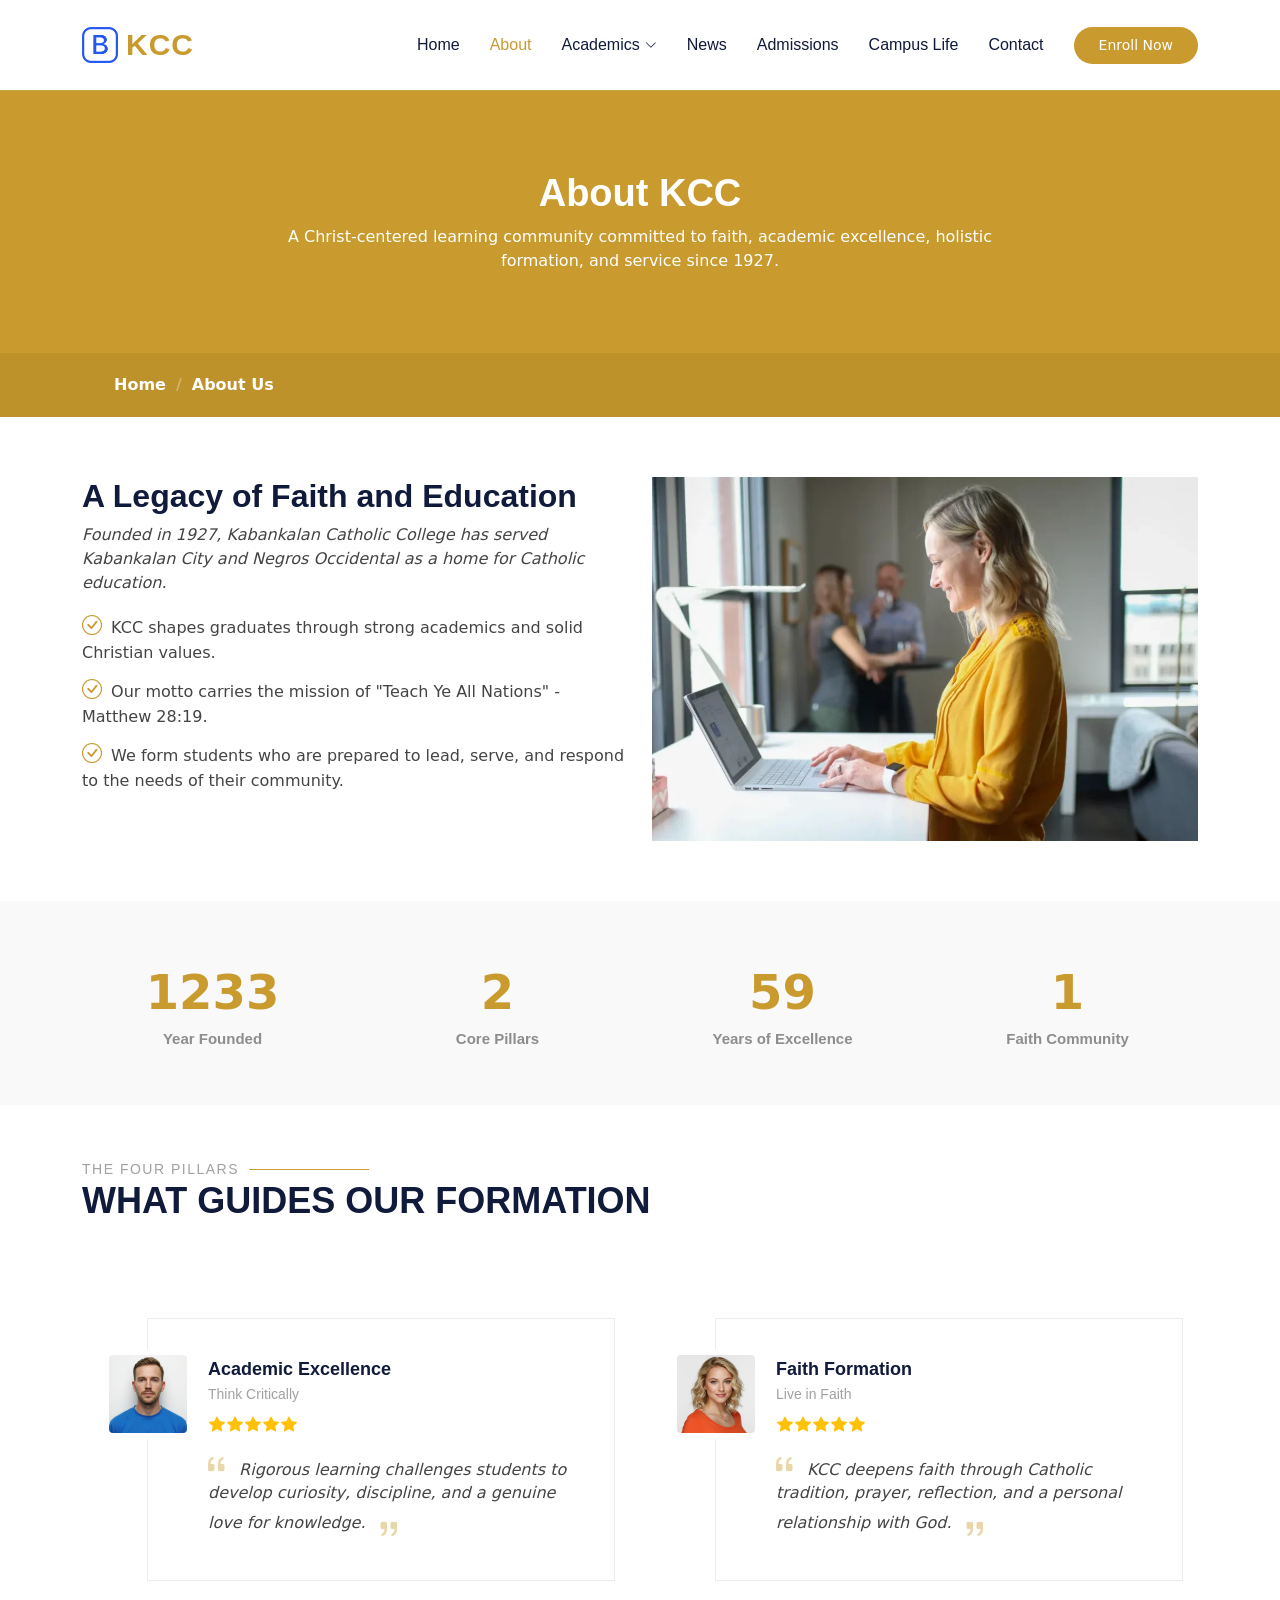
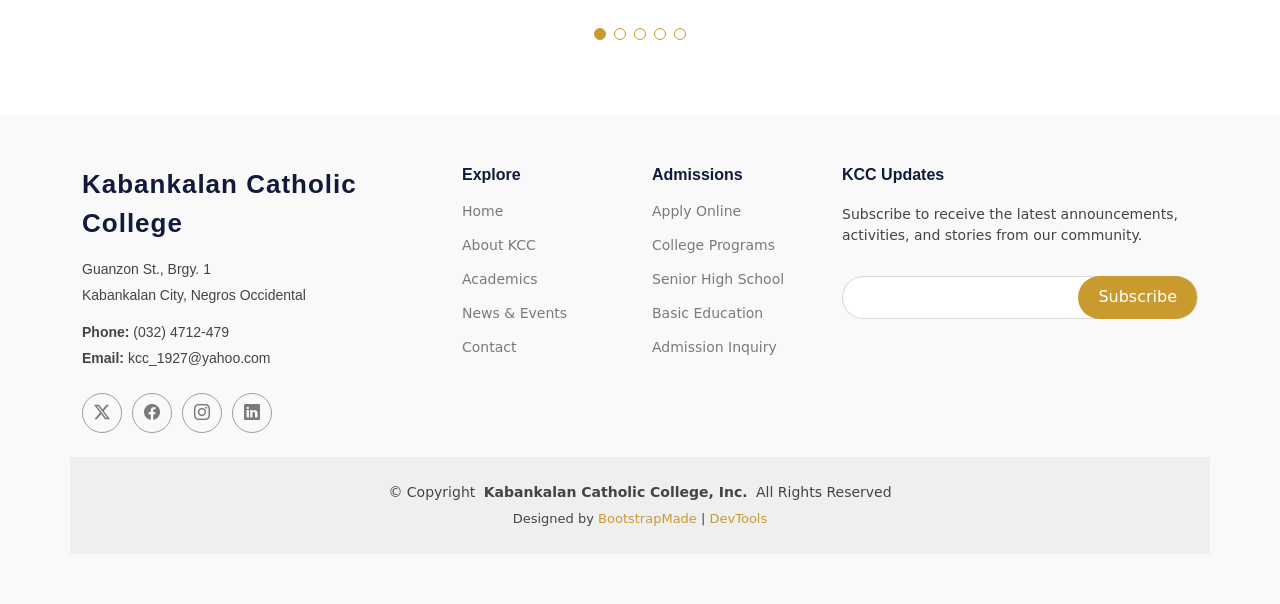
==== commit 42e9caad: "changing info in about.html" ====
--- a/about.html
+++ b/about.html
@@ -4,9 +4,9 @@
 <head>
   <meta charset="utf-8">
   <meta content="width=device-width, initial-scale=1.0" name="viewport">
-  <title>About - Mentor Bootstrap Template</title>
-  <meta name="description" content="">
-  <meta name="keywords" content="">
+  <title>About KCC - Kabankalan Catholic College, Inc.</title>
+  <meta name="description" content="Learn about Kabankalan Catholic College, its history, mission, and four pillars of formation.">
+  <meta name="keywords" content="About KCC, Kabankalan Catholic College, Catholic education, Kabankalan City">
 
   <!-- Favicons -->
   <link href="assets/img/favicon.png" rel="icon">
@@ -42,42 +42,30 @@
     <div class="container-fluid container-xl position-relative d-flex align-items-center">
 
       <a href="index.html" class="logo d-flex align-items-center me-auto">
-        <!-- Uncomment the line below if you also wish to use an image logo -->
-        <!-- <img src="assets/img/logo.webp" alt=""> -->
-        <h1 class="sitename">Mentor</h1>
+        <img src="assets/img/logo.webp" alt="Kabankalan Catholic College logo">
+        <h1 class="sitename">KCC</h1>
       </a>
 
       <nav id="navmenu" class="navmenu">
         <ul>
-          <li><a href="index.html">Home<br></a></li>
+          <li><a href="index.html">Home</a></li>
           <li><a href="about.html" class="active">About</a></li>
-          <li><a href="courses.html">Courses</a></li>
-          <li><a href="trainers.html">Trainers</a></li>
-          <li><a href="events.html">Events</a></li>
-          <li><a href="pricing.html">Pricing</a></li>
-          <li class="dropdown"><a href="#"><span>Dropdown</span> <i class="bi bi-chevron-down toggle-dropdown"></i></a>
+          <li class="dropdown"><a href="#"><span>Academics</span> <i class="bi bi-chevron-down toggle-dropdown"></i></a>
             <ul>
-              <li><a href="#">Dropdown 1</a></li>
-              <li class="dropdown"><a href="#"><span>Deep Dropdown</span> <i class="bi bi-chevron-down toggle-dropdown"></i></a>
-                <ul>
-                  <li><a href="#">Deep Dropdown 1</a></li>
-                  <li><a href="#">Deep Dropdown 2</a></li>
-                  <li><a href="#">Deep Dropdown 3</a></li>
-                  <li><a href="#">Deep Dropdown 4</a></li>
-                  <li><a href="#">Deep Dropdown 5</a></li>
-                </ul>
-              </li>
-              <li><a href="#">Dropdown 2</a></li>
-              <li><a href="#">Dropdown 3</a></li>
-              <li><a href="#">Dropdown 4</a></li>
+              <li><a href="courses.html">College Programs</a></li>
+              <li><a href="courses.html">Senior High School</a></li>
+              <li><a href="courses.html">Basic Education</a></li>
             </ul>
           </li>
+          <li><a href="events.html">News</a></li>
+          <li><a href="pricing.html">Admissions</a></li>
+          <li><a href="trainers.html">Campus Life</a></li>
           <li><a href="contact.html">Contact</a></li>
         </ul>
         <i class="mobile-nav-toggle d-xl-none bi bi-list"></i>
       </nav>
 
-      <a class="btn-getstarted" href="courses.html">Get Started</a>
+      <a class="btn-getstarted" href="https://kcc.wela.ph" target="_blank" rel="noopener">Enroll Now</a>
 
     </div>
   </header>
@@ -90,8 +78,8 @@
         <div class="container">
           <div class="row d-flex justify-content-center text-center">
             <div class="col-lg-8">
-              <h1>About Us<br></h1>
-              <p class="mb-0">Odio et unde deleniti. Deserunt numquam exercitationem. Officiis quo odio sint voluptas consequatur ut a odio voluptatem. Sit dolorum debitis veritatis natus dolores. Quasi ratione sint. Sit quaerat ipsum dolorem.</p>
+              <h1>About KCC</h1>
+              <p class="mb-0">A Christ-centered learning community committed to faith, academic excellence, holistic formation, and service since 1927.</p>
             </div>
           </div>
         </div>
@@ -118,15 +106,14 @@
           </div>
 
           <div class="col-lg-6 order-2 order-lg-1 content" data-aos="fade-up" data-aos-delay="200">
-            <h3>Voluptatem dignissimos provident quasi corporis</h3>
+            <h3>A Legacy of Faith and Education</h3>
             <p class="fst-italic">
-              Lorem ipsum dolor sit amet, consectetur adipiscing elit, sed do eiusmod tempor incididunt ut labore et dolore
-              magna aliqua.
+              Founded in 1927, Kabankalan Catholic College has served Kabankalan City and Negros Occidental as a home for Catholic education.
             </p>
             <ul>
-              <li><i class="bi bi-check-circle"></i> <span>Ullamco laboris nisi ut aliquip ex ea commodo consequat.</span></li>
-              <li><i class="bi bi-check-circle"></i> <span>Duis aute irure dolor in reprehenderit in voluptate velit.</span></li>
-              <li><i class="bi bi-check-circle"></i> <span>Ullamco laboris nisi ut aliquip ex ea commodo consequat. Duis aute irure dolor in reprehenderit in voluptate trideta storacalaperda mastiro dolore eu fugiat nulla pariatur.</span></li>
+              <li><i class="bi bi-check-circle"></i> <span>KCC shapes graduates through strong academics and solid Christian values.</span></li>
+              <li><i class="bi bi-check-circle"></i> <span>Our motto carries the mission of "Teach Ye All Nations" - Matthew 28:19.</span></li>
+              <li><i class="bi bi-check-circle"></i> <span>We form students who are prepared to lead, serve, and respond to the needs of their community.</span></li>
             </ul>
           </div>
 
@@ -145,29 +132,29 @@
 
           <div class="col-lg-3 col-md-6">
             <div class="stats-item text-center w-100 h-100">
-              <span data-purecounter-start="0" data-purecounter-end="1232" data-purecounter-duration="1" class="purecounter"></span>
-              <p>Students</p>
+              <span data-purecounter-start="0" data-purecounter-end="1927" data-purecounter-duration="1" class="purecounter"></span>
+              <p>Year Founded</p>
             </div>
           </div><!-- End Stats Item -->
 
           <div class="col-lg-3 col-md-6">
             <div class="stats-item text-center w-100 h-100">
-              <span data-purecounter-start="0" data-purecounter-end="64" data-purecounter-duration="1" class="purecounter"></span>
-              <p>Courses</p>
+              <span data-purecounter-start="0" data-purecounter-end="4" data-purecounter-duration="1" class="purecounter"></span>
+              <p>Core Pillars</p>
             </div>
           </div><!-- End Stats Item -->
 
           <div class="col-lg-3 col-md-6">
             <div class="stats-item text-center w-100 h-100">
-              <span data-purecounter-start="0" data-purecounter-end="42" data-purecounter-duration="1" class="purecounter"></span>
-              <p>Events</p>
+              <span data-purecounter-start="0" data-purecounter-end="99" data-purecounter-duration="1" class="purecounter"></span>
+              <p>Years of Excellence</p>
             </div>
           </div><!-- End Stats Item -->
 
           <div class="col-lg-3 col-md-6">
             <div class="stats-item text-center w-100 h-100">
-              <span data-purecounter-start="0" data-purecounter-end="24" data-purecounter-duration="1" class="purecounter"></span>
-              <p>Trainers</p>
+              <span data-purecounter-start="0" data-purecounter-end="1" data-purecounter-duration="1" class="purecounter"></span>
+              <p>Faith Community</p>
             </div>
           </div><!-- End Stats Item -->
 
@@ -182,8 +169,8 @@
 
       <!-- Section Title -->
       <div class="container section-title" data-aos="fade-up">
-        <h2>Testimonials</h2>
-        <p>What are they saying</p>
+        <h2>The Four Pillars</h2>
+        <p>What guides our formation</p>
       </div><!-- End Section Title -->
 
       <div class="container" data-aos="fade-up" data-aos-delay="100">
@@ -220,14 +207,14 @@
               <div class="testimonial-wrap">
                 <div class="testimonial-item">
                   <img src="assets/img/person/person-m-9.webp" class="testimonial-img" alt="">
-                  <h3>Saul Goodman</h3>
-                  <h4>Ceo &amp; Founder</h4>
-                  <div class="stars">
-                    <i class="bi bi-star-fill"></i><i class="bi bi-star-fill"></i><i class="bi bi-star-fill"></i><i class="bi bi-star-fill"></i><i class="bi bi-star-fill"></i>
-                  </div>
-                  <p>
-                    <i class="bi bi-quote quote-icon-left"></i>
-                    <span>Proin iaculis purus consequat sem cure digni ssim donec porttitora entum suscipit rhoncus. Accusantium quam, ultricies eget id, aliquam eget nibh et. Maecen aliquam, risus at semper.</span>
+                  <h3>Academic Excellence</h3>
+                  <h4>Think Critically</h4>
+                  <div class="stars">
+                    <i class="bi bi-star-fill"></i><i class="bi bi-star-fill"></i><i class="bi bi-star-fill"></i><i class="bi bi-star-fill"></i><i class="bi bi-star-fill"></i>
+                  </div>
+                  <p>
+                    <i class="bi bi-quote quote-icon-left"></i>
+                    <span>Rigorous learning challenges students to develop curiosity, discipline, and a genuine love for knowledge.</span>
                     <i class="bi bi-quote quote-icon-right"></i>
                   </p>
                 </div>
@@ -238,14 +225,14 @@
               <div class="testimonial-wrap">
                 <div class="testimonial-item">
                   <img src="assets/img/person/person-f-5.webp" class="testimonial-img" alt="">
-                  <h3>Sara Wilsson</h3>
-                  <h4>Designer</h4>
-                  <div class="stars">
-                    <i class="bi bi-star-fill"></i><i class="bi bi-star-fill"></i><i class="bi bi-star-fill"></i><i class="bi bi-star-fill"></i><i class="bi bi-star-fill"></i>
-                  </div>
-                  <p>
-                    <i class="bi bi-quote quote-icon-left"></i>
-                    <span>Export tempor illum tamen malis malis eram quae irure esse labore quem cillum quid cillum eram malis quorum velit fore eram velit sunt aliqua noster fugiat irure amet legam anim culpa.</span>
+                  <h3>Faith Formation</h3>
+                  <h4>Live in Faith</h4>
+                  <div class="stars">
+                    <i class="bi bi-star-fill"></i><i class="bi bi-star-fill"></i><i class="bi bi-star-fill"></i><i class="bi bi-star-fill"></i><i class="bi bi-star-fill"></i>
+                  </div>
+                  <p>
+                    <i class="bi bi-quote quote-icon-left"></i>
+                    <span>KCC deepens faith through Catholic tradition, prayer, reflection, and a personal relationship with God.</span>
                     <i class="bi bi-quote quote-icon-right"></i>
                   </p>
                 </div>
@@ -256,14 +243,14 @@
               <div class="testimonial-wrap">
                 <div class="testimonial-item">
                   <img src="assets/img/person/person-f-12.webp" class="testimonial-img" alt="">
-                  <h3>Jena Karlis</h3>
-                  <h4>Store Owner</h4>
-                  <div class="stars">
-                    <i class="bi bi-star-fill"></i><i class="bi bi-star-fill"></i><i class="bi bi-star-fill"></i><i class="bi bi-star-fill"></i><i class="bi bi-star-fill"></i>
-                  </div>
-                  <p>
-                    <i class="bi bi-quote quote-icon-left"></i>
-                    <span>Enim nisi quem export duis labore cillum quae magna enim sint quorum nulla quem veniam duis minim tempor labore quem eram duis noster aute amet eram fore quis sint minim.</span>
+                  <h3>Community Service</h3>
+                  <h4>Serve with Purpose</h4>
+                  <div class="stars">
+                    <i class="bi bi-star-fill"></i><i class="bi bi-star-fill"></i><i class="bi bi-star-fill"></i><i class="bi bi-star-fill"></i><i class="bi bi-star-fill"></i>
+                  </div>
+                  <p>
+                    <i class="bi bi-quote quote-icon-left"></i>
+                    <span>Students put Gospel values into practice through outreach, hands-on service, and care for others.</span>
                     <i class="bi bi-quote quote-icon-right"></i>
                   </p>
                 </div>
@@ -274,14 +261,14 @@
               <div class="testimonial-wrap">
                 <div class="testimonial-item">
                   <img src="assets/img/person/person-m-12.webp" class="testimonial-img" alt="">
-                  <h3>Matt Brandon</h3>
-                  <h4>Freelancer</h4>
-                  <div class="stars">
-                    <i class="bi bi-star-fill"></i><i class="bi bi-star-fill"></i><i class="bi bi-star-fill"></i><i class="bi bi-star-fill"></i><i class="bi bi-star-fill"></i>
-                  </div>
-                  <p>
-                    <i class="bi bi-quote quote-icon-left"></i>
-                    <span>Fugiat enim eram quae cillum dolore dolor amet nulla culpa multos export minim fugiat minim velit minim dolor enim duis veniam ipsum anim magna sunt elit fore quem dolore labore illum veniam.</span>
+                  <h3>Holistic Development</h3>
+                  <h4>Grow in Character</h4>
+                  <div class="stars">
+                    <i class="bi bi-star-fill"></i><i class="bi bi-star-fill"></i><i class="bi bi-star-fill"></i><i class="bi bi-star-fill"></i><i class="bi bi-star-fill"></i>
+                  </div>
+                  <p>
+                    <i class="bi bi-quote quote-icon-left"></i>
+                    <span>Education at KCC nurtures the mind, heart, body, and spirit to prepare students for meaningful lives.</span>
                     <i class="bi bi-quote quote-icon-right"></i>
                   </p>
                 </div>
@@ -292,14 +279,14 @@
               <div class="testimonial-wrap">
                 <div class="testimonial-item">
                   <img src="assets/img/person/person-m-13.webp" class="testimonial-img" alt="">
-                  <h3>John Larson</h3>
-                  <h4>Entrepreneur</h4>
-                  <div class="stars">
-                    <i class="bi bi-star-fill"></i><i class="bi bi-star-fill"></i><i class="bi bi-star-fill"></i><i class="bi bi-star-fill"></i><i class="bi bi-star-fill"></i>
-                  </div>
-                  <p>
-                    <i class="bi bi-quote quote-icon-left"></i>
-                    <span>Quis quorum aliqua sint quem legam fore sunt eram irure aliqua veniam tempor noster veniam enim culpa labore duis sunt culpa nulla illum cillum fugiat legam esse veniam culpa fore nisi cillum quid.</span>
+                  <h3>Christian Leadership</h3>
+                  <h4>Lead with Values</h4>
+                  <div class="stars">
+                    <i class="bi bi-star-fill"></i><i class="bi bi-star-fill"></i><i class="bi bi-star-fill"></i><i class="bi bi-star-fill"></i><i class="bi bi-star-fill"></i>
+                  </div>
+                  <p>
+                    <i class="bi bi-quote quote-icon-left"></i>
+                    <span>KCC forms confident graduates who lead responsibly, respect others, and work for the common good.</span>
                     <i class="bi bi-quote quote-icon-right"></i>
                   </p>
                 </div>
@@ -322,13 +309,13 @@
       <div class="row gy-4">
         <div class="col-lg-4 col-md-6 footer-about">
           <a href="index.html" class="logo d-flex align-items-center">
-            <span class="sitename">Mentor</span>
+            <span class="sitename">Kabankalan Catholic College</span>
           </a>
           <div class="footer-contact pt-3">
-            <p>A108 Adam Street</p>
-            <p>New York, NY 535022</p>
-            <p class="mt-3"><strong>Phone:</strong> <span>+1 5589 55488 55</span></p>
-            <p><strong>Email:</strong> <span>info@example.com</span></p>
+            <p>Guanzon St., Brgy. 1</p>
+            <p>Kabankalan City, Negros Occidental</p>
+            <p class="mt-3"><strong>Phone:</strong> <span>(032) 4712-479</span></p>
+            <p><strong>Email:</strong> <span>kcc_1927@yahoo.com</span></p>
           </div>
           <div class="social-links d-flex mt-4">
             <a href=""><i class="bi bi-twitter-x"></i></a>
@@ -339,30 +326,30 @@
         </div>
 
         <div class="col-lg-2 col-md-3 footer-links">
-          <h4>Useful Links</h4>
+          <h4>Explore</h4>
           <ul>
-            <li><a href="#">Home</a></li>
-            <li><a href="#">About us</a></li>
-            <li><a href="#">Services</a></li>
-            <li><a href="#">Terms of service</a></li>
-            <li><a href="#">Privacy policy</a></li>
+            <li><a href="index.html">Home</a></li>
+            <li><a href="about.html">About KCC</a></li>
+            <li><a href="courses.html">Academics</a></li>
+            <li><a href="events.html">News & Events</a></li>
+            <li><a href="contact.html">Contact</a></li>
           </ul>
         </div>
 
         <div class="col-lg-2 col-md-3 footer-links">
-          <h4>Our Services</h4>
+          <h4>Admissions</h4>
           <ul>
-            <li><a href="#">Web Design</a></li>
-            <li><a href="#">Web Development</a></li>
-            <li><a href="#">Product Management</a></li>
-            <li><a href="#">Marketing</a></li>
-            <li><a href="#">Graphic Design</a></li>
+            <li><a href="https://kcc.wela.ph" target="_blank" rel="noopener">Apply Online</a></li>
+            <li><a href="courses.html">College Programs</a></li>
+            <li><a href="courses.html">Senior High School</a></li>
+            <li><a href="courses.html">Basic Education</a></li>
+            <li><a href="contact.html">Admission Inquiry</a></li>
           </ul>
         </div>
 
         <div class="col-lg-4 col-md-12 footer-newsletter">
-          <h4>Our Newsletter</h4>
-          <p>Subscribe to our newsletter and receive the latest news about our products and services!</p>
+          <h4>KCC Updates</h4>
+          <p>Subscribe to receive the latest announcements, activities, and stories from our community.</p>
           <form action="#" method="post" class="email-form">
             <div class="newsletter-form"><input type="email" name="email"><input type="submit" value="Subscribe"></div>
             <div class="loading">Loading</div>
@@ -375,7 +362,7 @@
     </div>
 
     <div class="container copyright text-center mt-4">
-      <p>© <span>Copyright</span> <strong class="px-1 sitename">Mentor</strong> <span>All Rights Reserved</span></p>
+      <p>© <span>Copyright</span> <strong class="px-1 sitename">Kabankalan Catholic College, Inc.</strong> <span>All Rights Reserved</span></p>
       <div class="credits">
         <!-- All the links in the footer should remain intact. -->
         <!-- You can delete the links only if you've purchased the pro version. -->
--- a/assets/css/main.css
+++ b/assets/css/main.css
@@ -21,20 +21,23 @@
 :root { 
   --background-color: #ffffff; /* Background color for the entire website, including individual sections */
   --default-color: #444444; /* Default color used for the majority of the text content across the entire website */
-  --heading-color: #37423b; /* Color for headings, subheadings and title throughout the website */
-  --accent-color: #5fcf80; /* Accent color that represents your brand on the website. It's used for buttons, links, and other elements that need to stand out */
+  --kcc-navy: #101a3a;
+  --kcc-gold: #d1ad45;
+  --kcc-gold-light: #eccf73;
+  --heading-color: #101a3a; /* KCC deep navy */
+  --accent-color: #c99a2e; /* KCC gold */
   --surface-color: #ffffff; /* The surface color is used as a background of boxed elements within sections, such as cards, icon boxes, or other elements that require a visual separation from the global background. */
   --contrast-color: #ffffff; /* Contrast color for text, ensuring readability against backgrounds of accent, heading, or default colors. */
 }
 
 /* Nav Menu Colors - The following color variables are used specifically for the navigation menu. They are separate from the global colors to allow for more customization options */
 :root {
-  --nav-color: #272828;  /* The default color of the main navmenu links */
-  --nav-hover-color: #5fcf80; /* Applied to main navmenu links when they are hovered over or active */
+  --nav-color: #101a3a;  /* The default color of the main navmenu links */
+  --nav-hover-color: #c99a2e; /* Applied to main navmenu links when they are hovered over or active */
   --nav-mobile-background-color: #ffffff; /* Used as the background color for mobile navigation menu */
   --nav-dropdown-background-color: #ffffff; /* Used as the background color for dropdown items that appear when hovering over primary navigation items */
-  --nav-dropdown-color: #272828; /* Used for navigation links of the dropdown items in the navigation menu. */
-  --nav-dropdown-hover-color: #5fcf80; /* Similar to --nav-hover-color, this color is applied to dropdown navigation links when they are hovered over. */
+  --nav-dropdown-color: #101a3a; /* Used for navigation links of the dropdown items in the navigation menu. */
+  --nav-dropdown-hover-color: #c99a2e; /* Similar to --nav-hover-color, this color is applied to dropdown navigation links when they are hovered over. */
 }
 
 /* Color Presets - These classes override global colors when applied to any section or element, providing reuse of the sam color scheme. */
@@ -45,10 +48,10 @@
 }
 
 .dark-background {
-  --background-color: #060606;
+  --background-color: #101a3a;
   --default-color: #ffffff;
   --heading-color: #ffffff;
-  --surface-color: #252525;
+  --surface-color: #17244d;
   --contrast-color: #ffffff;
 }
 
@@ -273,6 +276,17 @@
     order: 2;
     margin: 0 15px 0 0;
     padding: 6px 15px;
+    white-space: nowrap;
+    background: var(--kcc-gold);
+    color: var(--kcc-navy);
+  }
+
+  .header .logo h1 {
+    font-size: 24px;
+  }
+
+  .header .logo img {
+    max-height: 32px;
   }
 
   .header .navmenu {
@@ -894,7 +908,7 @@
 
 .hero:before {
   content: "";
-  background: color-mix(in srgb, var(--background-color), transparent 60%);
+  background: linear-gradient(90deg, rgba(16, 26, 58, 0.94), rgba(16, 26, 58, 0.72));
   position: absolute;
   inset: 0;
   z-index: 2;
@@ -909,30 +923,51 @@
   margin: 0;
   font-size: 48px;
   font-weight: 700;
+  color: #ffffff;
 }
 
 .hero p {
-  color: color-mix(in srgb, var(--default-color), transparent 20%);
+  color: rgba(255, 255, 255, 0.88);
   margin: 10px 0 0 0;
   font-size: 24px;
 }
 
+.hero .hero-eyebrow {
+  text-transform: uppercase;
+  font-size: 14px;
+  font-weight: 700;
+  letter-spacing: 1px;
+  margin-bottom: 16px;
+}
+
+.hero .hero-scripture {
+  font-size: 18px;
+  font-weight: 600;
+  margin-top: 18px;
+}
+
+.hero .btn-outline-light {
+  background: rgba(255, 255, 255, 0.12);
+}
+
 .hero .btn-get-started {
-  font-weight: 500;
+  font-weight: 700;
   font-size: 15px;
-  letter-spacing: 1px;
+  letter-spacing: 0;
   display: inline-block;
-  padding: 8px 35px 10px 35px;
-  border-radius: 50px;
+  padding: 12px 34px;
+  border-radius: 6px;
   transition: 0.4s;
   margin-top: 30px;
-  border: 2px solid var(--default-color);
-  color: var(--default-color);
+  border: 2px solid var(--kcc-gold);
+  color: var(--kcc-navy);
+  background: var(--kcc-gold);
 }
 
 .hero .btn-get-started:hover {
-  background: var(--accent-color);
-  border: 2px solid var(--accent-color);
+  background: var(--kcc-gold-light);
+  border: 2px solid var(--kcc-gold-light);
+  color: var(--kcc-navy);
 }
 
 @media (max-width: 768px) {
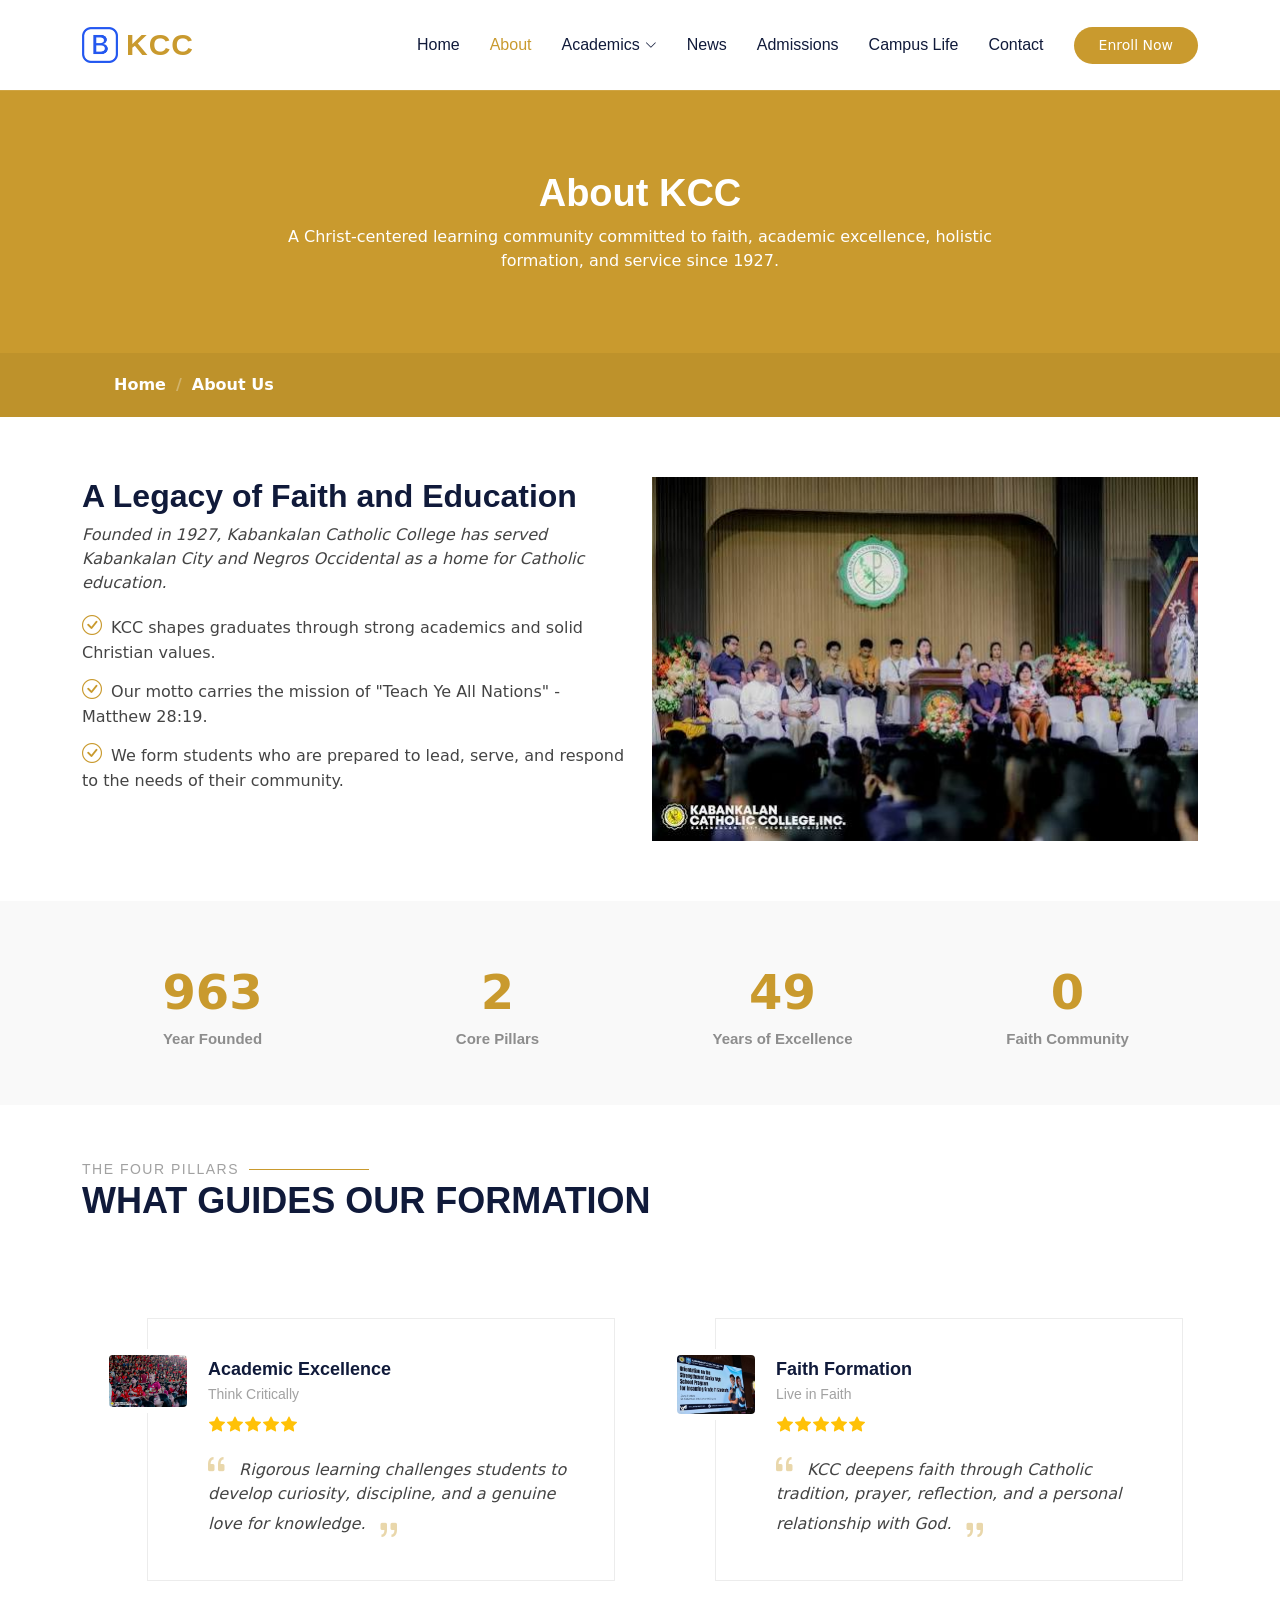
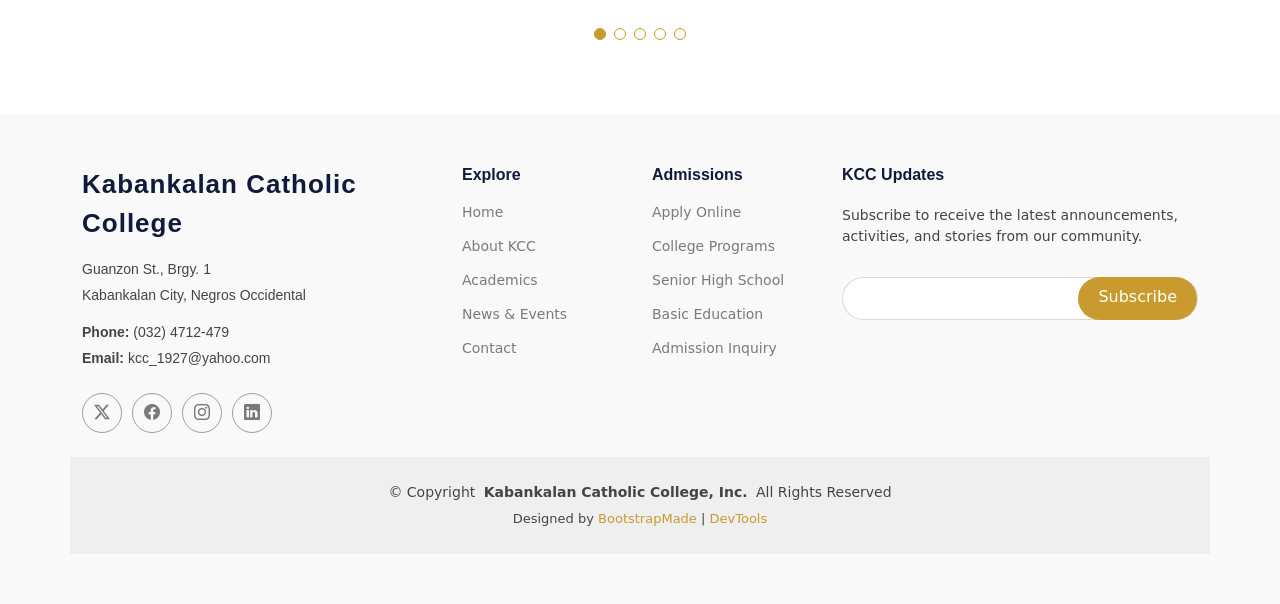
==== commit 46b24bb6: "changing old pic to new pic" ====
--- a/about.html
+++ b/about.html
@@ -102,7 +102,7 @@
         <div class="row gy-4">
 
           <div class="col-lg-6 order-1 order-lg-2" data-aos="fade-up" data-aos-delay="100">
-            <img src="assets/img/about/about-1.webp" class="img-fluid" alt="">
+            <img src="assets/img/aset/images (65).jpeg" class="img-fluid" alt="Kabankalan Catholic College campus">
           </div>
 
           <div class="col-lg-6 order-2 order-lg-1 content" data-aos="fade-up" data-aos-delay="200">
@@ -206,7 +206,7 @@
             <div class="swiper-slide">
               <div class="testimonial-wrap">
                 <div class="testimonial-item">
-                  <img src="assets/img/person/person-m-9.webp" class="testimonial-img" alt="">
+                  <img src="assets/img/aset/images (64).jpeg" class="testimonial-img" alt="">
                   <h3>Academic Excellence</h3>
                   <h4>Think Critically</h4>
                   <div class="stars">
@@ -224,7 +224,7 @@
             <div class="swiper-slide">
               <div class="testimonial-wrap">
                 <div class="testimonial-item">
-                  <img src="assets/img/person/person-f-5.webp" class="testimonial-img" alt="">
+                  <img src="assets/img/aset/images (59).jpeg" class="testimonial-img" alt="">
                   <h3>Faith Formation</h3>
                   <h4>Live in Faith</h4>
                   <div class="stars">
@@ -242,7 +242,7 @@
             <div class="swiper-slide">
               <div class="testimonial-wrap">
                 <div class="testimonial-item">
-                  <img src="assets/img/person/person-f-12.webp" class="testimonial-img" alt="">
+                  <img src="assets/img/aset/images (84).jpeg" class="testimonial-img" alt="">
                   <h3>Community Service</h3>
                   <h4>Serve with Purpose</h4>
                   <div class="stars">
@@ -260,7 +260,7 @@
             <div class="swiper-slide">
               <div class="testimonial-wrap">
                 <div class="testimonial-item">
-                  <img src="assets/img/person/person-m-12.webp" class="testimonial-img" alt="">
+                  <img src="assets/img/aset/images (64).jpeg" class="testimonial-img" alt="">
                   <h3>Holistic Development</h3>
                   <h4>Grow in Character</h4>
                   <div class="stars">
@@ -278,7 +278,7 @@
             <div class="swiper-slide">
               <div class="testimonial-wrap">
                 <div class="testimonial-item">
-                  <img src="assets/img/person/person-m-13.webp" class="testimonial-img" alt="">
+                  <img src="assets/img/aset/images (84).jpeg" class="testimonial-img" alt="">
                   <h3>Christian Leadership</h3>
                   <h4>Lead with Values</h4>
                   <div class="stars">
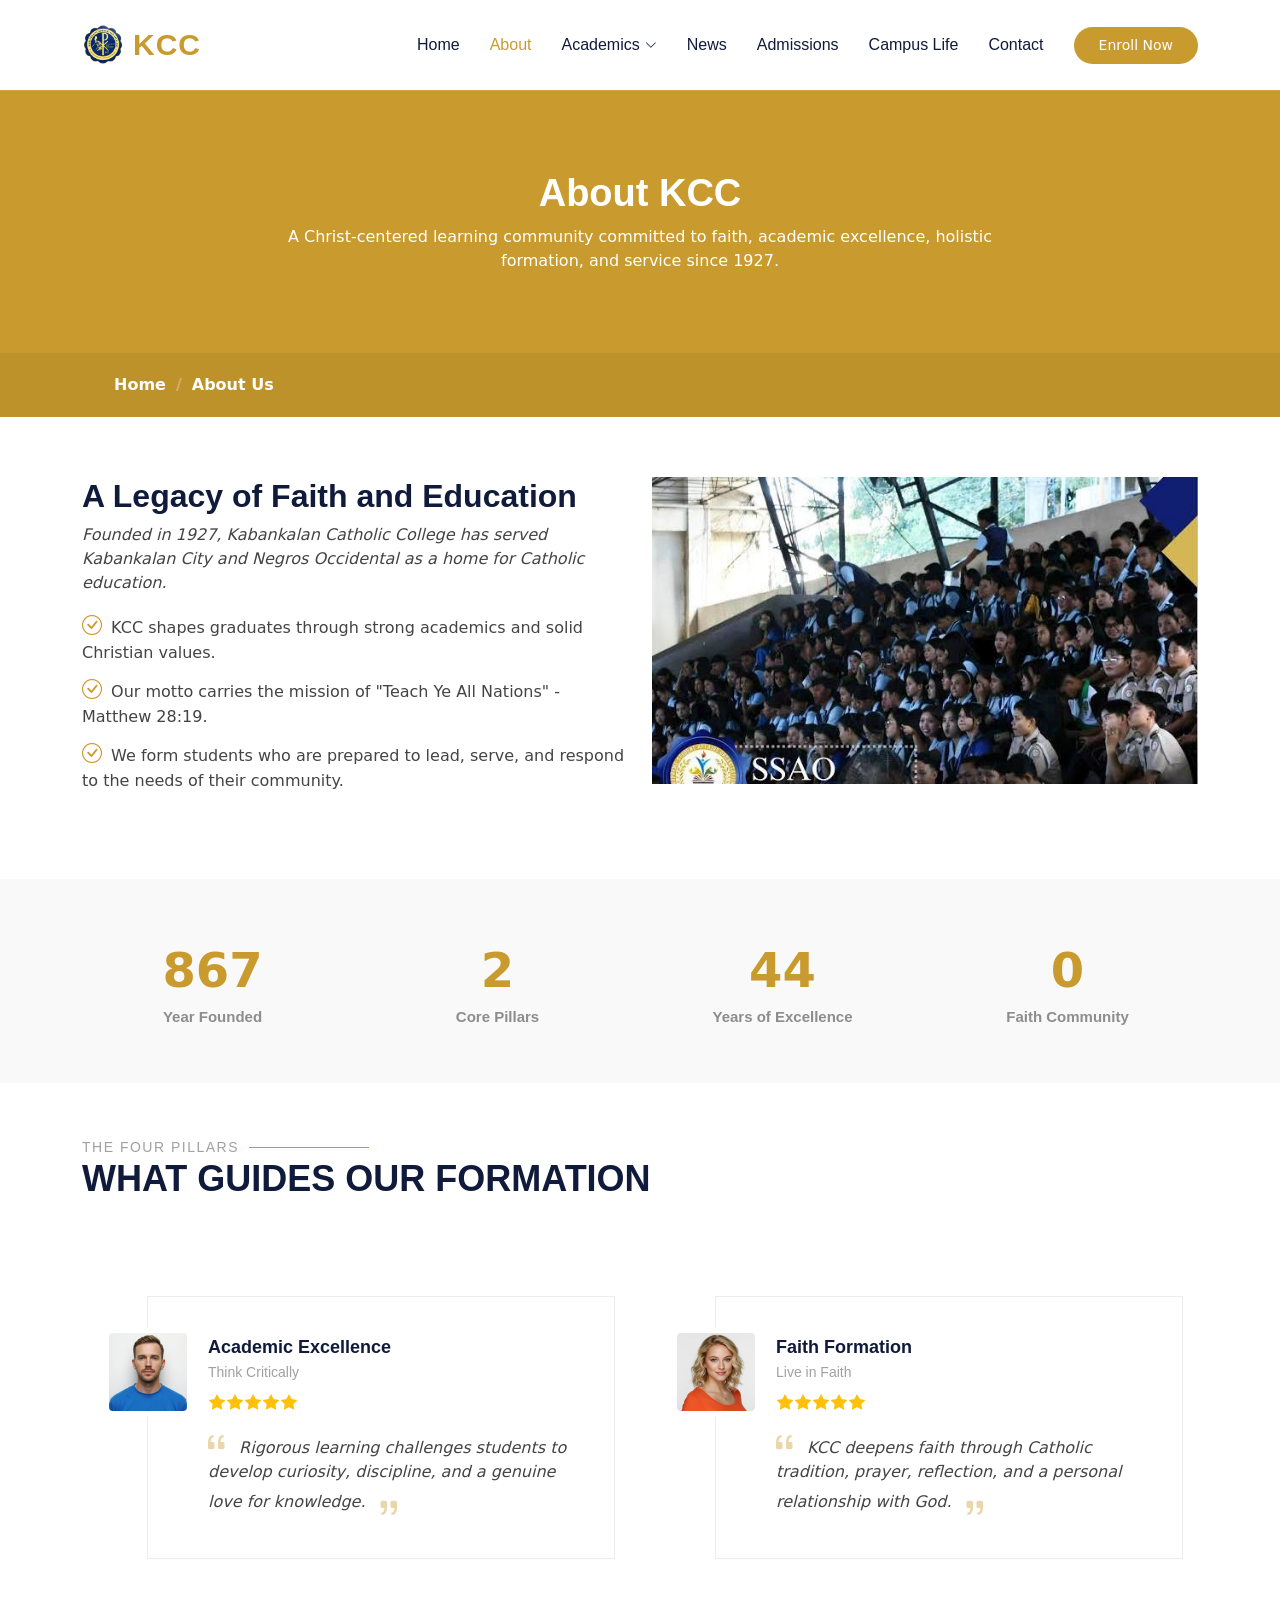
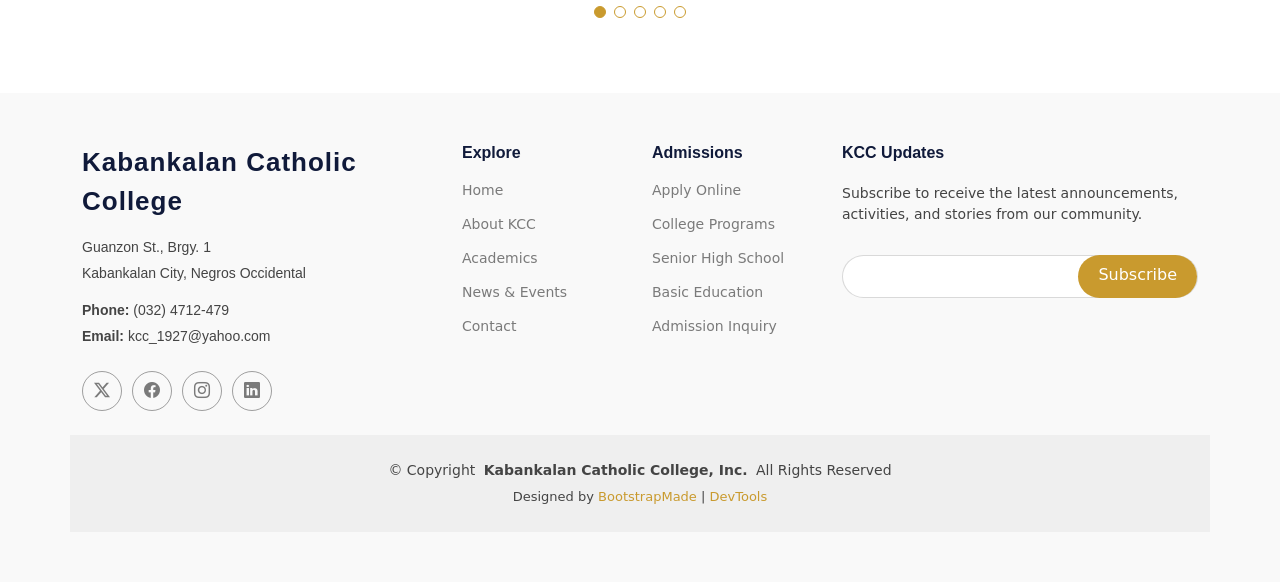
==== commit a781ae56: "changing old pic some page" ====
--- a/about.html
+++ b/about.html
@@ -42,7 +42,7 @@
     <div class="container-fluid container-xl position-relative d-flex align-items-center">
 
       <a href="index.html" class="logo d-flex align-items-center me-auto">
-        <img src="assets/img/logo.webp" alt="Kabankalan Catholic College logo">
+        <img src="assets/img/kcc-seal.png" alt="Kabankalan Catholic College seal">
         <h1 class="sitename">KCC</h1>
       </a>
 
@@ -102,7 +102,7 @@
         <div class="row gy-4">
 
           <div class="col-lg-6 order-1 order-lg-2" data-aos="fade-up" data-aos-delay="100">
-            <img src="assets/img/aset/images (65).jpeg" class="img-fluid" alt="Kabankalan Catholic College campus">
+            <img src="assets/img/about.png" class="img-fluid" alt="">
           </div>
 
           <div class="col-lg-6 order-2 order-lg-1 content" data-aos="fade-up" data-aos-delay="200">
@@ -206,7 +206,7 @@
             <div class="swiper-slide">
               <div class="testimonial-wrap">
                 <div class="testimonial-item">
-                  <img src="assets/img/aset/images (64).jpeg" class="testimonial-img" alt="">
+                  <img src="assets/img/person/person-m-9.webp" class="testimonial-img" alt="">
                   <h3>Academic Excellence</h3>
                   <h4>Think Critically</h4>
                   <div class="stars">
@@ -224,7 +224,7 @@
             <div class="swiper-slide">
               <div class="testimonial-wrap">
                 <div class="testimonial-item">
-                  <img src="assets/img/aset/images (59).jpeg" class="testimonial-img" alt="">
+                  <img src="assets/img/person/person-f-5.webp" class="testimonial-img" alt="">
                   <h3>Faith Formation</h3>
                   <h4>Live in Faith</h4>
                   <div class="stars">
@@ -242,7 +242,7 @@
             <div class="swiper-slide">
               <div class="testimonial-wrap">
                 <div class="testimonial-item">
-                  <img src="assets/img/aset/images (84).jpeg" class="testimonial-img" alt="">
+                  <img src="assets/img/person/person-f-12.webp" class="testimonial-img" alt="">
                   <h3>Community Service</h3>
                   <h4>Serve with Purpose</h4>
                   <div class="stars">
@@ -260,7 +260,7 @@
             <div class="swiper-slide">
               <div class="testimonial-wrap">
                 <div class="testimonial-item">
-                  <img src="assets/img/aset/images (64).jpeg" class="testimonial-img" alt="">
+                  <img src="assets/img/person/person-m-12.webp" class="testimonial-img" alt="">
                   <h3>Holistic Development</h3>
                   <h4>Grow in Character</h4>
                   <div class="stars">
@@ -278,7 +278,7 @@
             <div class="swiper-slide">
               <div class="testimonial-wrap">
                 <div class="testimonial-item">
-                  <img src="assets/img/aset/images (84).jpeg" class="testimonial-img" alt="">
+                  <img src="assets/img/person/person-m-13.webp" class="testimonial-img" alt="">
                   <h3>Christian Leadership</h3>
                   <h4>Lead with Values</h4>
                   <div class="stars">
--- a/assets/css/main.css
+++ b/assets/css/main.css
@@ -237,8 +237,10 @@
 }
 
 .header .logo img {
-  max-height: 36px;
-  margin-right: 8px;
+  max-height: 42px;
+  width: 42px;
+  object-fit: contain;
+  margin-right: 9px;
 }
 
 .header .logo h1 {
@@ -286,7 +288,8 @@
   }
 
   .header .logo img {
-    max-height: 32px;
+    max-height: 36px;
+    width: 36px;
   }
 
   .header .navmenu {
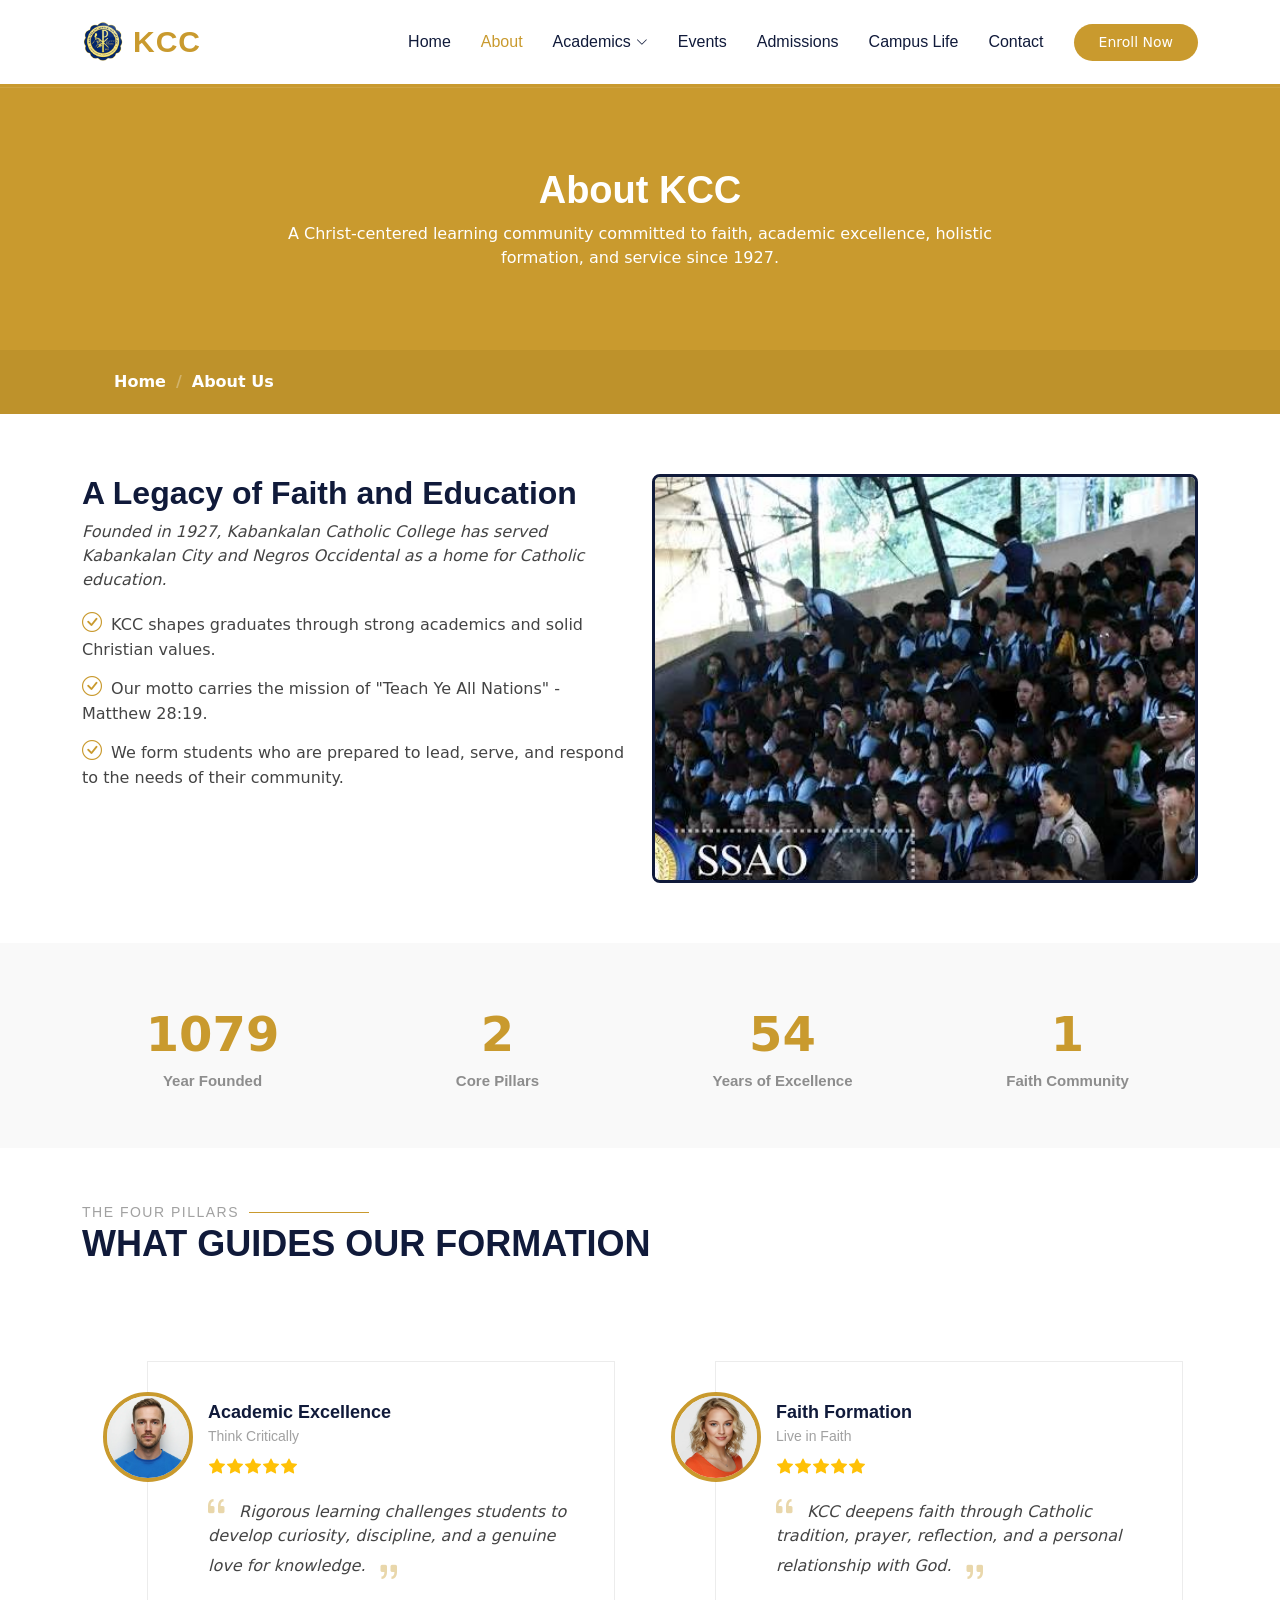
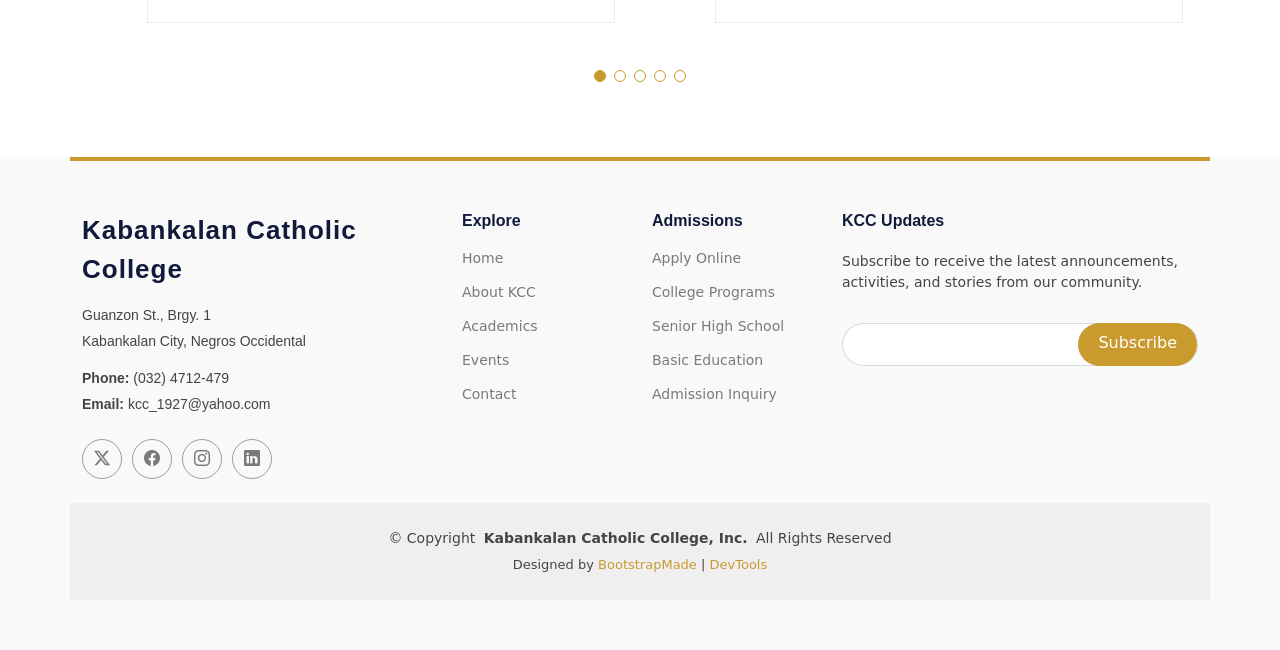
==== commit 1cc5e047: "final output" ====
--- a/about.html
+++ b/about.html
@@ -57,7 +57,7 @@
               <li><a href="courses.html">Basic Education</a></li>
             </ul>
           </li>
-          <li><a href="events.html">News</a></li>
+          <li><a href="events.html">Events</a></li>
           <li><a href="pricing.html">Admissions</a></li>
           <li><a href="trainers.html">Campus Life</a></li>
           <li><a href="contact.html">Contact</a></li>
@@ -331,7 +331,7 @@
             <li><a href="index.html">Home</a></li>
             <li><a href="about.html">About KCC</a></li>
             <li><a href="courses.html">Academics</a></li>
-            <li><a href="events.html">News & Events</a></li>
+            <li><a href="events.html">Events</a></li>
             <li><a href="contact.html">Contact</a></li>
           </ul>
         </div>
--- a/assets/css/main.css
+++ b/assets/css/main.css
@@ -67,6 +67,15 @@
   color: var(--default-color);
   background-color: var(--background-color);
   font-family: var(--default-font);
+  overflow-x: hidden;
+}
+
+img {
+  max-width: 100%;
+}
+
+.section {
+  scroll-margin-top: 96px;
 }
 
 a {
@@ -227,7 +236,9 @@
 .header {
   color: var(--default-color);
   background-color: var(--background-color);
-  padding: 15px 0;
+  min-height: 74px;
+  padding: 12px 0;
+  border-bottom: 3px solid var(--accent-color);
   transition: all 0.5s;
   z-index: 997;
 }
@@ -550,6 +561,7 @@
 
 .footer .footer-top {
   padding-top: 50px;
+  border-top: 4px solid var(--accent-color);
 }
 
 .footer .footer-about .logo {
@@ -890,7 +902,7 @@
 --------------------------------------------------------------*/
 .hero {
   width: 100%;
-  min-height: 80vh;
+  min-height: 680px;
   position: relative;
   padding: 80px 0;
   display: flex;
@@ -974,6 +986,32 @@
 }
 
 @media (max-width: 768px) {
+  .courses .row {
+    display: block;
+  }
+
+  .courses .row > div {
+    width: 100% !important;
+    max-width: 100% !important;
+    display: block !important;
+  }
+
+  .hero {
+    min-height: 560px;
+  }
+
+  .courses .row > .col-lg-4,
+  .courses .row > .col-md-6,
+  .courses .row > [class*="col-"] {
+    flex: 0 0 100% !important;
+    max-width: 100% !important;
+    width: 100% !important;
+  }
+
+  .courses .course-item {
+    width: 100% !important;
+  }
+
   .hero h2 {
     font-size: 32px;
   }
@@ -1193,10 +1231,25 @@
 /*--------------------------------------------------------------
 # Courses Section
 --------------------------------------------------------------*/
+.courses [data-aos],
+.courses [data-aos].aos-animate {
+  transform: none !important;
+}
+
 .courses .course-item {
+  width: 100%;
+  min-height: 520px;
   background-color: var(--surface-color);
-  border: 1px solid color-mix(in srgb, var(--default-color), transparent 90%);
-  border-radius: 5px;
+  border: 3px solid var(--kcc-navy);
+  border-radius: 8px;
+  overflow: hidden;
+}
+
+.courses .course-item > img {
+  width: 100%;
+  aspect-ratio: 16 / 10;
+  height: auto;
+  object-fit: cover;
 }
 
 .courses .course-content {
@@ -1274,13 +1327,19 @@
 --------------------------------------------------------------*/
 .trainers-index .member {
   background-color: var(--surface-color);
-  border: 1px solid color-mix(in srgb, var(--default-color), transparent 90%);
+  border: 3px solid var(--kcc-navy);
+  border-radius: 6px;
+  overflow: hidden;
   text-align: center;
   margin-bottom: 20px;
 }
 
 .trainers-index .member img {
-  margin: -1px -1px 30px -1px;
+  width: 100%;
+  aspect-ratio: 4 / 3;
+  height: auto;
+  object-fit: cover;
+  margin: 0 0 30px 0;
 }
 
 .trainers-index .member .member-content {
@@ -1328,6 +1387,16 @@
 /*--------------------------------------------------------------
 # About Us Section
 --------------------------------------------------------------*/
+.about-us img {
+  width: 100%;
+  aspect-ratio: 4 / 3;
+  height: auto;
+  max-height: 520px;
+  object-fit: cover;
+  border: 3px solid var(--kcc-navy);
+  border-radius: 8px;
+}
+
 .about-us .content h3 {
   font-size: 2rem;
   font-weight: 700;
@@ -1376,8 +1445,11 @@
 
 .testimonials .testimonial-item .testimonial-img {
   width: 90px;
-  border-radius: 10px;
-  border: 6px solid var(--background-color);
+  height: 90px;
+  aspect-ratio: 1;
+  object-fit: cover;
+  border-radius: 50%;
+  border: 4px solid var(--accent-color);
   position: absolute;
   left: -45px;
 }
@@ -1468,6 +1540,8 @@
   .testimonials .testimonial-item .testimonial-img {
     position: static;
     left: auto;
+    display: block;
+    margin: 0 auto 15px;
   }
 }
 
@@ -1486,7 +1560,9 @@
 
 .course-details .course-header .course-image img {
   width: 100%;
-  height: 400px;
+  aspect-ratio: 16 / 9;
+  height: auto;
+  max-height: 430px;
   object-fit: cover;
 }
 
@@ -1499,6 +1575,18 @@
 }
 
 @media (max-width: 768px) {
+  .course-details .course-header .course-image img {
+    aspect-ratio: 4 / 3;
+  }
+
+  .course-details .course-header .course-image img {
+    aspect-ratio: 4 / 3;
+  }
+
+  .course-details .course-header .course-image img {
+    aspect-ratio: 4 / 3;
+  }
+
   .course-details .course-header .course-meta {
     flex-direction: column;
     align-items: flex-start;
@@ -1955,6 +2043,10 @@
 --------------------------------------------------------------*/
 .trainers .member {
   position: relative;
+  border: 3px solid var(--kcc-navy);
+  border-radius: 6px;
+  overflow: hidden;
+  background: var(--surface-color);
 }
 
 .trainers .member .member-img {
@@ -1966,11 +2058,27 @@
 
 @media (max-width: 1024px) {
   .trainers .member .member-img {
-    margin: 0 60px;
+    width: 220px;
+    height: 220px;
+    margin: 20px auto 0;
+  }
+
+  .courses .course-item,
+  .events .card,
+  .trainers .member {
+    min-height: auto;
+  }
+
+  .events .card-body {
+    min-height: 220px;
   }
 }
 
 .trainers .member .member-img img {
+  width: 100%;
+  height: 100%;
+  aspect-ratio: 1;
+  object-fit: cover;
   position: relative;
   z-index: 1;
 }
@@ -2033,33 +2141,41 @@
 # Events Section
 --------------------------------------------------------------*/
 .events .card {
+  width: 100%;
+  min-height: 620px;
   background-color: var(--background-color);
-  border: 0;
-  padding: 0 30px;
+  border: 3px solid var(--kcc-navy);
+  border-radius: 8px;
+  padding: 0;
   margin-bottom: 60px;
   position: relative;
+  overflow: hidden;
 }
 
 .events .card-img {
-  width: calc(100% + 60px);
-  margin-left: -30px;
+  width: 100%;
+  aspect-ratio: 16 / 10;
+  margin: 0;
   overflow: hidden;
   z-index: 9;
-  border-radius: 0;
+  border-bottom: 3px solid var(--accent-color);
 }
 
 .events .card-img img {
-  max-width: 100%;
+  width: 100%;
+  height: 100%;
+  object-fit: cover;
   transition: all 0.3s ease-in-out;
 }
 
 .events .card-body {
   z-index: 10;
+  min-height: 260px;
   background: var(--surface-color);
-  border-top: 4px solid var(--surface-color);
-  padding: 30px;
-  box-shadow: 0px 2px 15px rgba(0, 0, 0, 0.1);
-  margin-top: -60px;
+  border-top: 0;
+  padding: 28px 32px;
+  box-shadow: none;
+  margin-top: 0;
   transition: 0.3s;
 }
 
@@ -2096,9 +2212,10 @@
 .pricing .pricing-item {
   background-color: var(--surface-color);
   box-shadow: 0px 0px 4px rgba(0, 0, 0, 0.1);
+  border: 3px solid var(--kcc-navy);
   padding: 20px;
   text-align: center;
-  border-radius: 5px;
+  border-radius: 6px;
   position: relative;
   overflow: hidden;
 }
